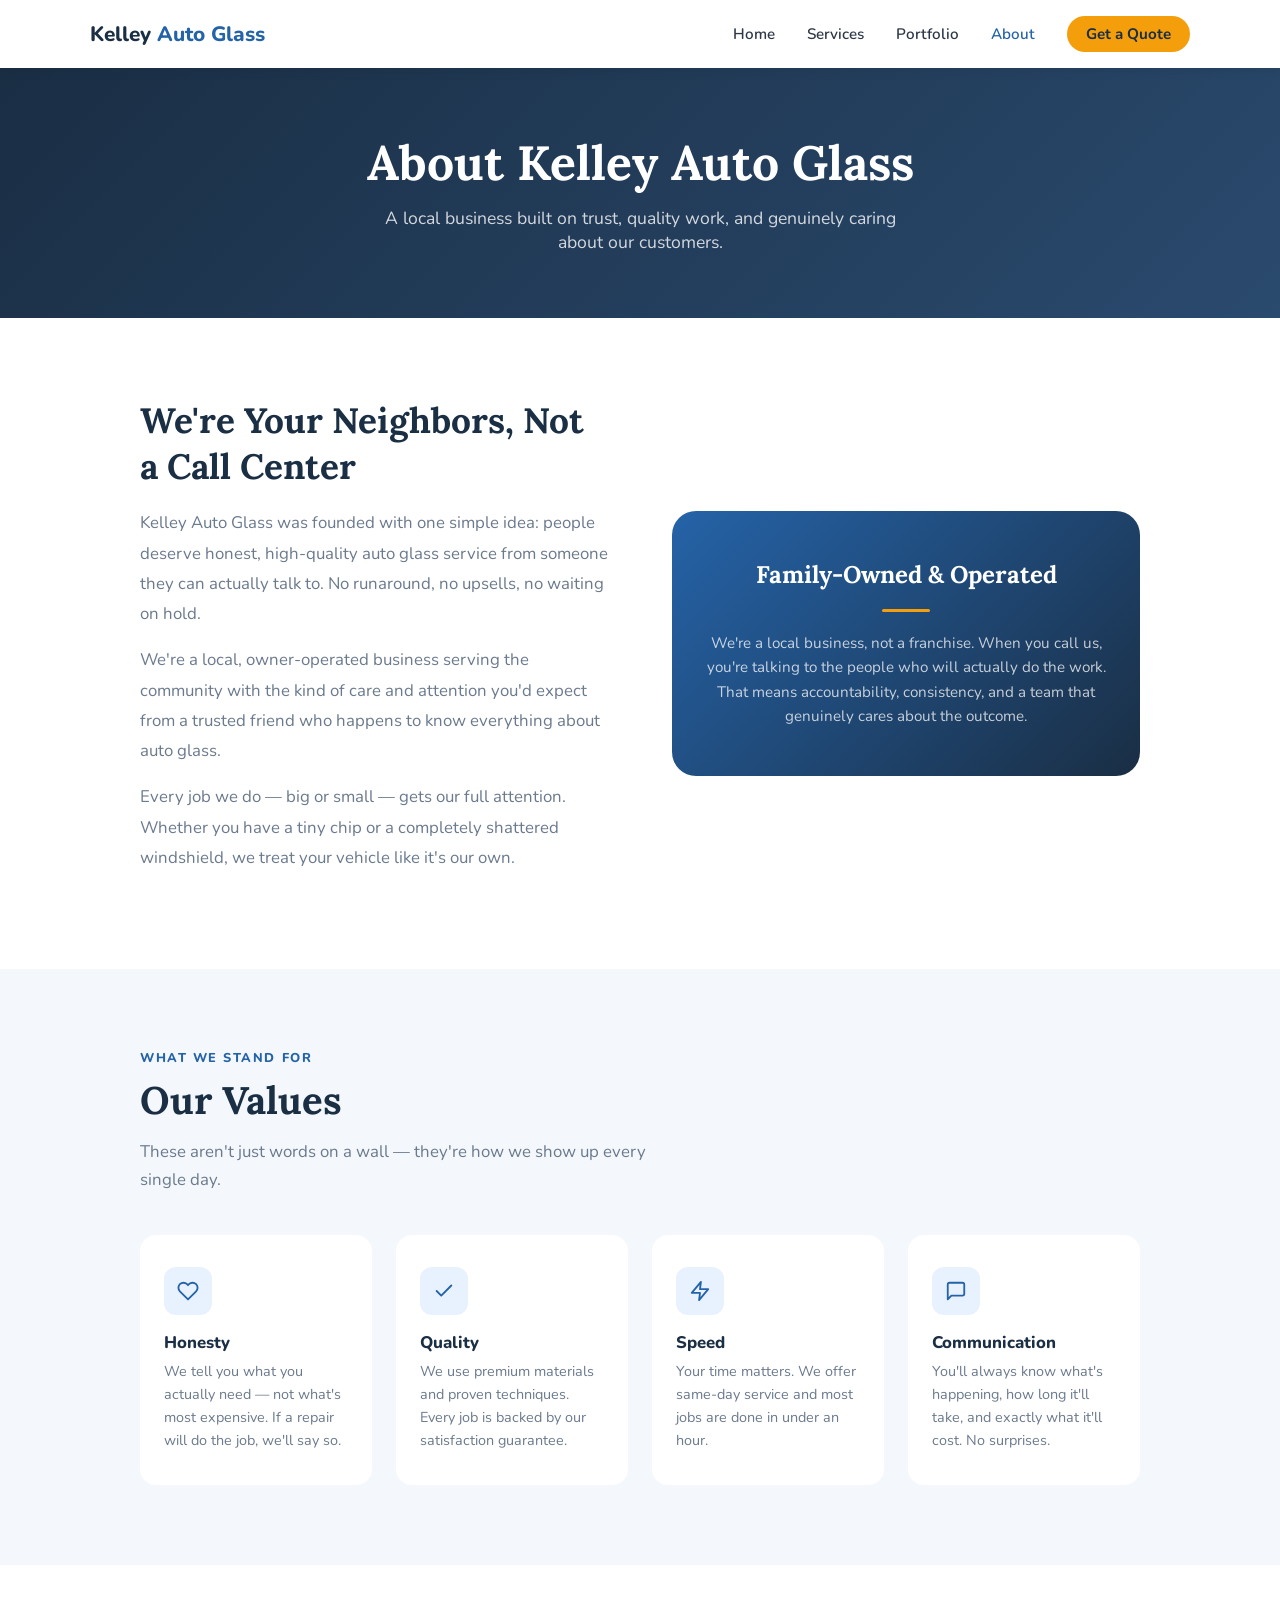
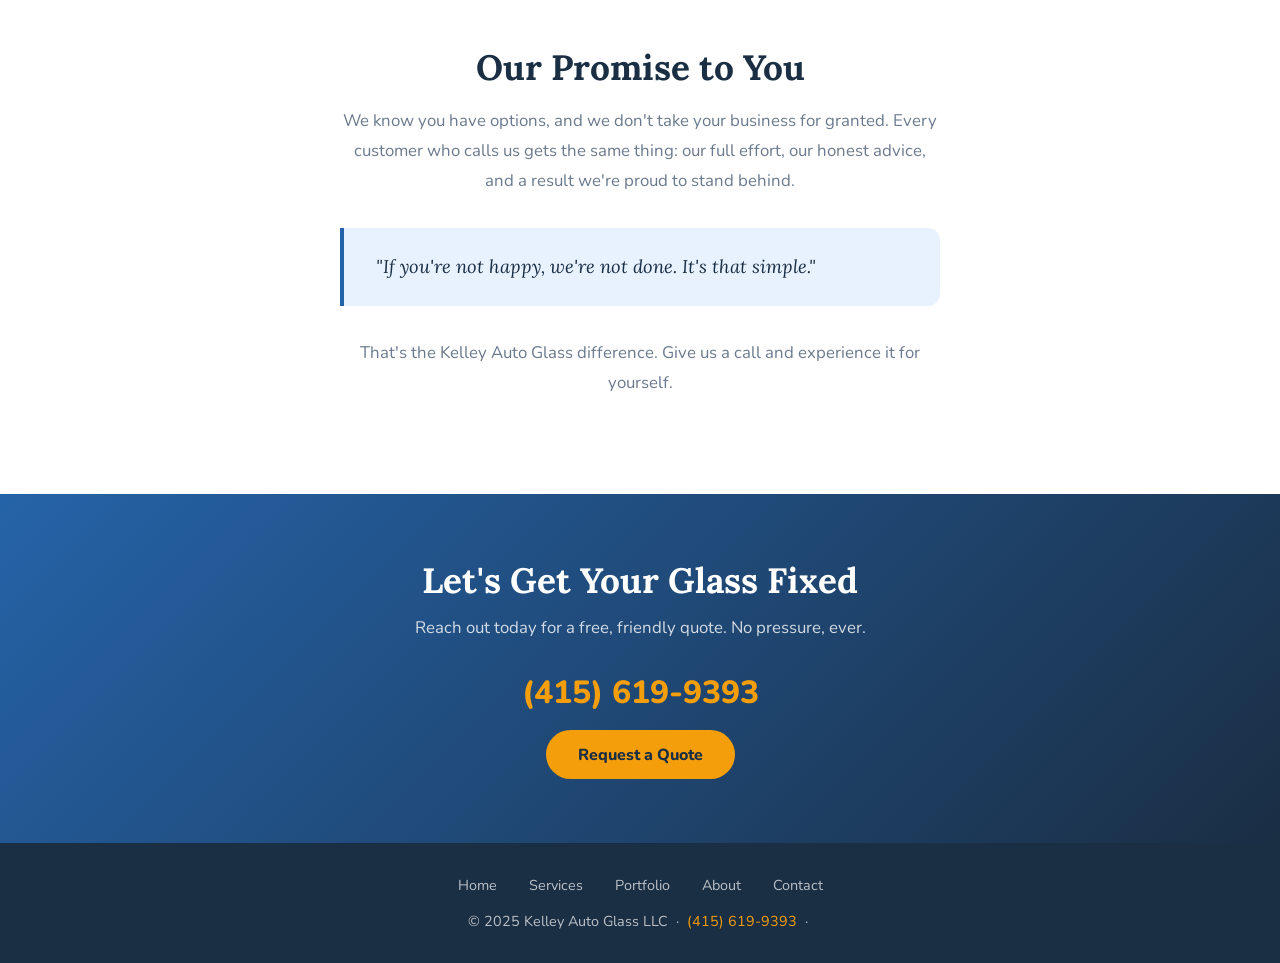
==== about.html @ a75246f0 "initial commit" ====
<!DOCTYPE html>
<html lang="en">
<head>
  <meta charset="UTF-8" />
  <meta name="viewport" content="width=device-width, initial-scale=1.0"/>
  <title>About | Kelley Auto Glass</title>
  <link rel="preconnect" href="https://fonts.googleapis.com">
  <link href="https://fonts.googleapis.com/css2?family=Nunito:wght@400;600;700;800&family=Lora:ital,wght@0,400;0,600;1,400&display=swap" rel="stylesheet">
  <style>
    *, *::before, *::after { box-sizing:border-box; margin:0; padding:0; }
    :root { --navy:#1a2e44; --blue:#2563a8; --sky:#e8f2ff; --amber:#f59e0b; --white:#fff; --gray:#f4f7fb; --text:#2d3748; --muted:#6b7a8d; }
    body { font-family:'Nunito',sans-serif; color:var(--text); background:var(--white); }
    nav { background:var(--white); box-shadow:0 2px 12px rgba(0,0,0,.08); position:sticky; top:0; z-index:100; padding:0 2rem; }
    .nav-inner { max-width:1100px; margin:0 auto; display:flex; align-items:center; justify-content:space-between; height:68px; }
    .logo { font-size:1.3rem; font-weight:800; color:var(--navy); text-decoration:none; }
    .logo span { color:var(--blue); }
    .nav-links { display:flex; gap:2rem; list-style:none; }
    .nav-links a { text-decoration:none; color:var(--text); font-weight:600; font-size:.95rem; transition:color .2s; }
    .nav-links a:hover,.nav-links a.active { color:var(--blue); }
    .nav-cta { background:var(--amber); color:var(--navy)!important; padding:.5rem 1.2rem; border-radius:50px; font-weight:700!important; transition:background .2s; }
    .nav-cta:hover { background:#d97706; }
    .page-hero { background:linear-gradient(135deg,var(--navy),#2a4a6e); color:white; padding:4rem 2rem; text-align:center; }
    .page-hero h1 { font-family:'Lora',serif; font-size:clamp(2rem,4vw,3rem); margin-bottom:.8rem; }
    .page-hero p { color:rgba(255,255,255,.8); font-size:1.1rem; max-width:520px; margin:0 auto; }
    section { padding:5rem 2rem; }
    .section-inner { max-width:1000px; margin:0 auto; }
    .section-label { font-size:.8rem; font-weight:800; letter-spacing:.12em; text-transform:uppercase; color:var(--blue); margin-bottom:.5rem; }
    .section-title { font-family:'Lora',serif; font-size:clamp(1.8rem,3.5vw,2.4rem); color:var(--navy); margin-bottom:.8rem; }
    .section-sub { color:var(--muted); font-size:1.05rem; line-height:1.7; max-width:520px; }
    .about-grid { display:grid; grid-template-columns:1fr 1fr; gap:4rem; align-items:center; }
    .about-text h2 { font-family:'Lora',serif; font-size:2.2rem; color:var(--navy); margin-bottom:1.2rem; line-height:1.3; }
    .about-text p { color:var(--muted); line-height:1.8; font-size:1.05rem; margin-bottom:1rem; }
    .about-visual { background:linear-gradient(135deg,var(--blue),var(--navy)); border-radius:24px; padding:3rem 2rem; color:white; text-align:center; }
    .about-visual h3 { font-family:'Lora',serif; font-size:1.5rem; margin-bottom:.5rem; }
    .about-visual p { color:rgba(255,255,255,.75); font-size:.95rem; line-height:1.6; }
    .about-divider { width:48px; height:3px; background:var(--amber); border-radius:2px; margin:1.2rem auto; }
    .values-bg { background:var(--gray); }
    .values-grid { display:grid; grid-template-columns:repeat(auto-fit,minmax(220px,1fr)); gap:1.5rem; margin-top:2.5rem; }
    .value-card { background:var(--white); border-radius:16px; padding:2rem 1.5rem; }
    .value-icon { width:48px; height:48px; background:var(--sky); border-radius:12px; display:flex; align-items:center; justify-content:center; margin-bottom:1rem; }
    .value-icon svg { width:22px; height:22px; stroke:var(--blue); fill:none; stroke-width:2; stroke-linecap:round; stroke-linejoin:round; }
    .value-card h3 { font-size:1.05rem; font-weight:800; color:var(--navy); margin-bottom:.4rem; }
    .value-card p { font-size:.9rem; color:var(--muted); line-height:1.6; }
    .promise-section { text-align:center; }
    .promise-section h2 { font-family:'Lora',serif; font-size:2.2rem; color:var(--navy); margin-bottom:1rem; }
    .promise-section p { color:var(--muted); max-width:600px; margin:0 auto 1rem; line-height:1.8; font-size:1.05rem; }
    .promise-quote { background:var(--sky); border-left:4px solid var(--blue); border-radius:0 12px 12px 0; padding:1.5rem 2rem; margin:2rem auto; max-width:600px; text-align:left; }
    .promise-quote p { font-family:'Lora',serif; font-size:1.15rem; font-style:italic; color:var(--navy); margin:0; line-height:1.6; }
    .btn-primary { background:var(--amber); color:var(--navy); padding:.85rem 2rem; border-radius:50px; font-weight:800; font-size:1rem; text-decoration:none; display:inline-block; }
    .cta-banner { background:linear-gradient(135deg,var(--blue),var(--navy)); color:white; text-align:center; padding:4rem 2rem; }
    .cta-banner h2 { font-family:'Lora',serif; font-size:2.2rem; margin-bottom:.8rem; }
    .cta-banner p { color:rgba(255,255,255,.8); margin-bottom:2rem; font-size:1.05rem; }
    .cta-phone { font-size:2rem; font-weight:800; color:var(--amber); text-decoration:none; display:block; margin-bottom:1rem; }
    footer { background:var(--navy); color:rgba(255,255,255,.7); text-align:center; padding:2rem; font-size:.9rem; }
    .footer-links { display:flex; justify-content:center; gap:2rem; margin-bottom:1rem; flex-wrap:wrap; }
    .footer-links a { color:rgba(255,255,255,.7); text-decoration:none; font-size:.9rem; }
    .footer-links a:hover { color:white; }
    footer a { color:var(--amber); text-decoration:none; }
    @media (max-width:768px) { .nav-links { display:none; } .about-grid { grid-template-columns:1fr; } .about-visual { order:-1; } }
  </style>
</head>
<body>

<nav>
  <div class="nav-inner">
    <a href="index.html" class="logo">Kelley <span>Auto Glass</span></a>
    <ul class="nav-links">
      <li><a href="index.html">Home</a></li>
      <li><a href="services.html">Services</a></li>
      <li><a href="portfolio.html">Portfolio</a></li>
      <li><a href="about.html" class="active">About</a></li>
      <li><a href="contact.html" class="nav-cta">Get a Quote</a></li>
    </ul>
  </div>
</nav>

<div class="page-hero">
  <h1>About Kelley Auto Glass</h1>
  <p>A local business built on trust, quality work, and genuinely caring about our customers.</p>
</div>

<section>
  <div class="section-inner">
    <div class="about-grid">
      <div class="about-text">
        <h2>We're Your Neighbors, Not a Call Center</h2>
        <p>Kelley Auto Glass was founded with one simple idea: people deserve honest, high-quality auto glass service from someone they can actually talk to. No runaround, no upsells, no waiting on hold.</p>
        <p>We're a local, owner-operated business serving the community with the kind of care and attention you'd expect from a trusted friend who happens to know everything about auto glass.</p>
        <p>Every job we do — big or small — gets our full attention. Whether you have a tiny chip or a completely shattered windshield, we treat your vehicle like it's our own.</p>
      </div>
      <div class="about-visual">
        <h3>Family-Owned &amp; Operated</h3>
        <div class="about-divider"></div>
        <p>We're a local business, not a franchise. When you call us, you're talking to the people who will actually do the work. That means accountability, consistency, and a team that genuinely cares about the outcome.</p>
      </div>
    </div>
  </div>
</section>

<section class="values-bg">
  <div class="section-inner">
    <div class="section-label">What We Stand For</div>
    <h2 class="section-title">Our Values</h2>
    <p class="section-sub">These aren't just words on a wall — they're how we show up every single day.</p>
    <div class="values-grid">
      <div class="value-card">
        <div class="value-icon"><svg viewBox="0 0 24 24"><path d="M20.84 4.61a5.5 5.5 0 0 0-7.78 0L12 5.67l-1.06-1.06a5.5 5.5 0 0 0-7.78 7.78l1.06 1.06L12 21.23l7.78-7.78 1.06-1.06a5.5 5.5 0 0 0 0-7.78z"/></svg></div>
        <h3>Honesty</h3>
        <p>We tell you what you actually need — not what's most expensive. If a repair will do the job, we'll say so.</p>
      </div>
      <div class="value-card">
        <div class="value-icon"><svg viewBox="0 0 24 24"><polyline points="20 6 9 17 4 12"/></svg></div>
        <h3>Quality</h3>
        <p>We use premium materials and proven techniques. Every job is backed by our satisfaction guarantee.</p>
      </div>
      <div class="value-card">
        <div class="value-icon"><svg viewBox="0 0 24 24"><path d="M13 2L3 14h9l-1 8 10-12h-9l1-8z"/></svg></div>
        <h3>Speed</h3>
        <p>Your time matters. We offer same-day service and most jobs are done in under an hour.</p>
      </div>
      <div class="value-card">
        <div class="value-icon"><svg viewBox="0 0 24 24"><path d="M21 15a2 2 0 0 1-2 2H7l-4 4V5a2 2 0 0 1 2-2h14a2 2 0 0 1 2 2z"/></svg></div>
        <h3>Communication</h3>
        <p>You'll always know what's happening, how long it'll take, and exactly what it'll cost. No surprises.</p>
      </div>
    </div>
  </div>
</section>

<section class="promise-section">
  <div class="section-inner">
    <h2>Our Promise to You</h2>
    <p>We know you have options, and we don't take your business for granted. Every customer who calls us gets the same thing: our full effort, our honest advice, and a result we're proud to stand behind.</p>
    <div class="promise-quote">
      <p>"If you're not happy, we're not done. It's that simple."</p>
    </div>
    <p>That's the Kelley Auto Glass difference. Give us a call and experience it for yourself.</p>
  </div>
</section>

<div class="cta-banner">
  <h2>Let's Get Your Glass Fixed</h2>
  <p>Reach out today for a free, friendly quote. No pressure, ever.</p>
  <a href="tel:4156199393" class="cta-phone">(415) 619-9393</a>
  <a href="contact.html" class="btn-primary">Request a Quote</a>
</div>

<footer>
  <div class="footer-links">
    <a href="index.html">Home</a>
    <a href="services.html">Services</a>
    <a href="portfolio.html">Portfolio</a>
    <a href="about.html">About</a>
    <a href="contact.html">Contact</a>
  </div>
  <p>© 2025 Kelley Auto Glass LLC &nbsp;&middot;&nbsp; <a href="tel:4156199393">(415) 619-9393</a> &nbsp;&middot;&nbsp; <a href="/cdn-cgi/l/email-protection#9ef5fbf2f2fbe7edffebeaf1f9f2ffededf2f2fddef9f3fff7f2b0fdf1f3"><span class="
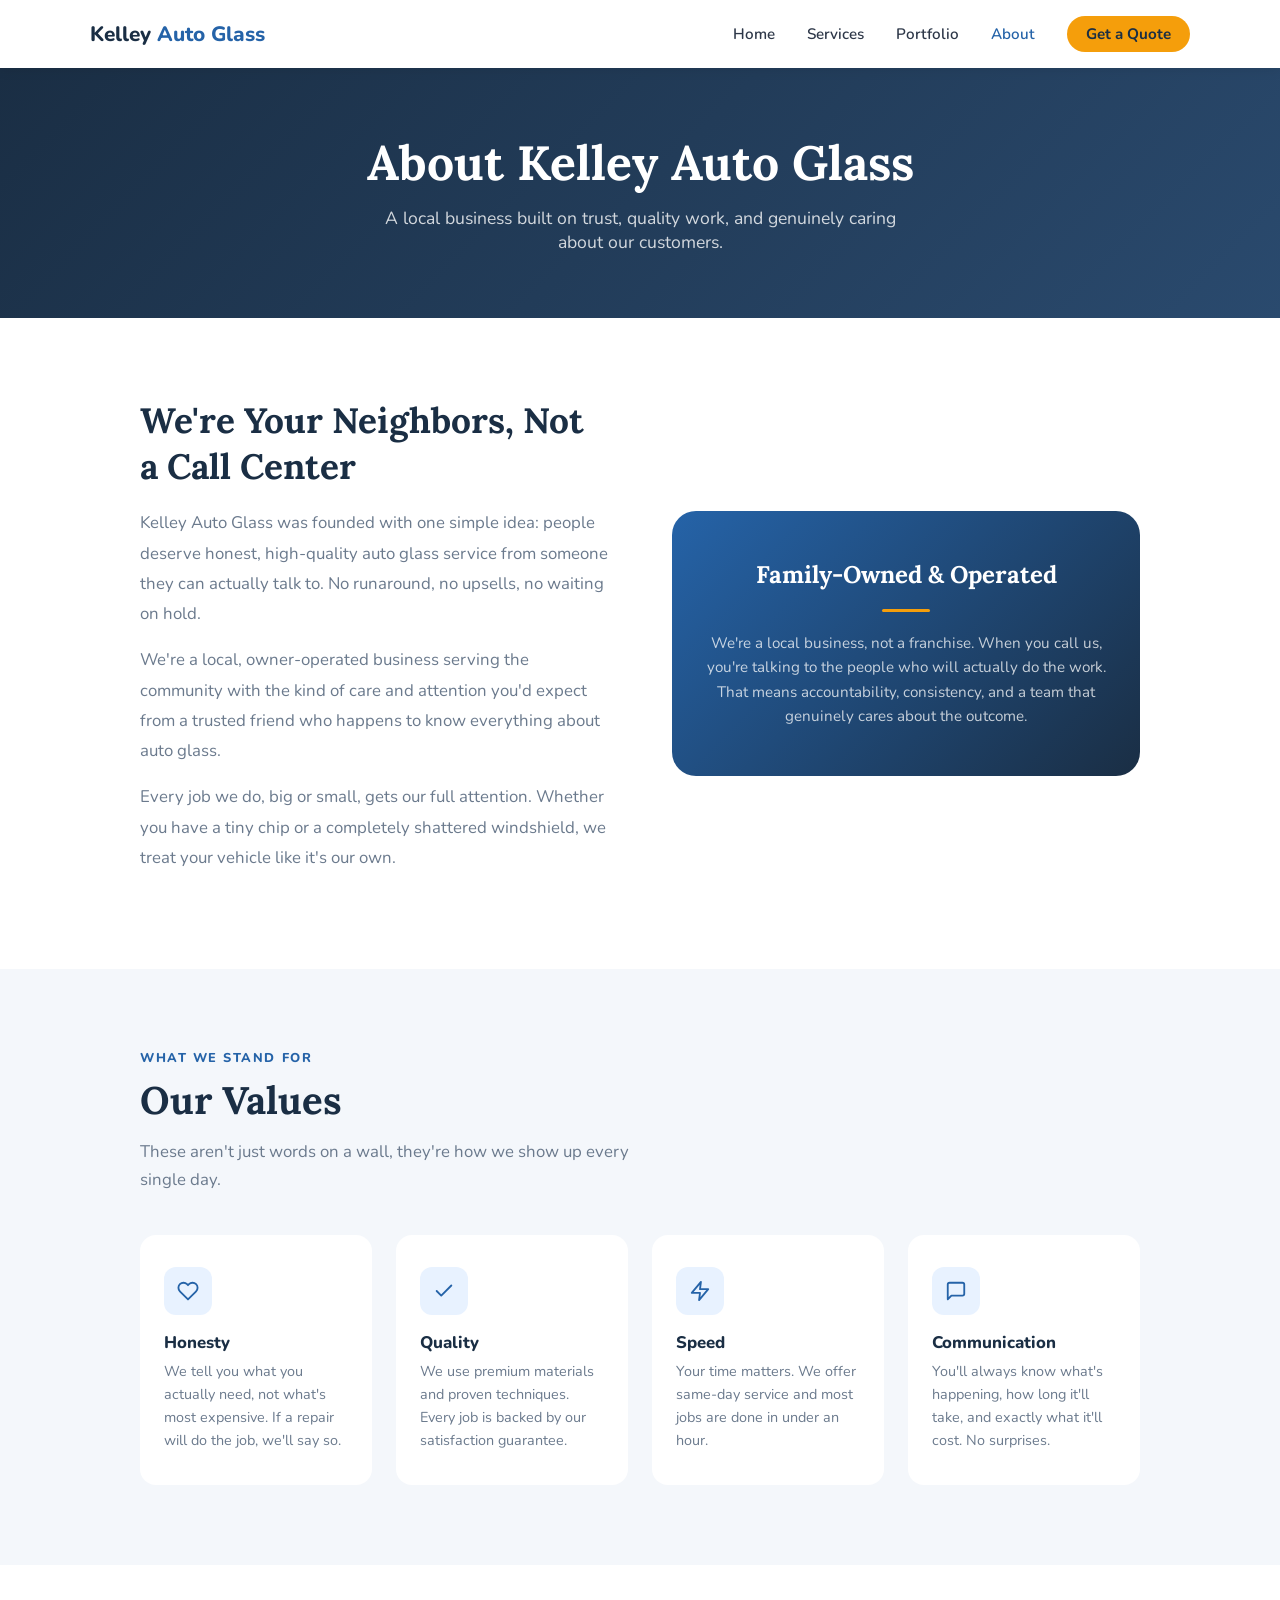
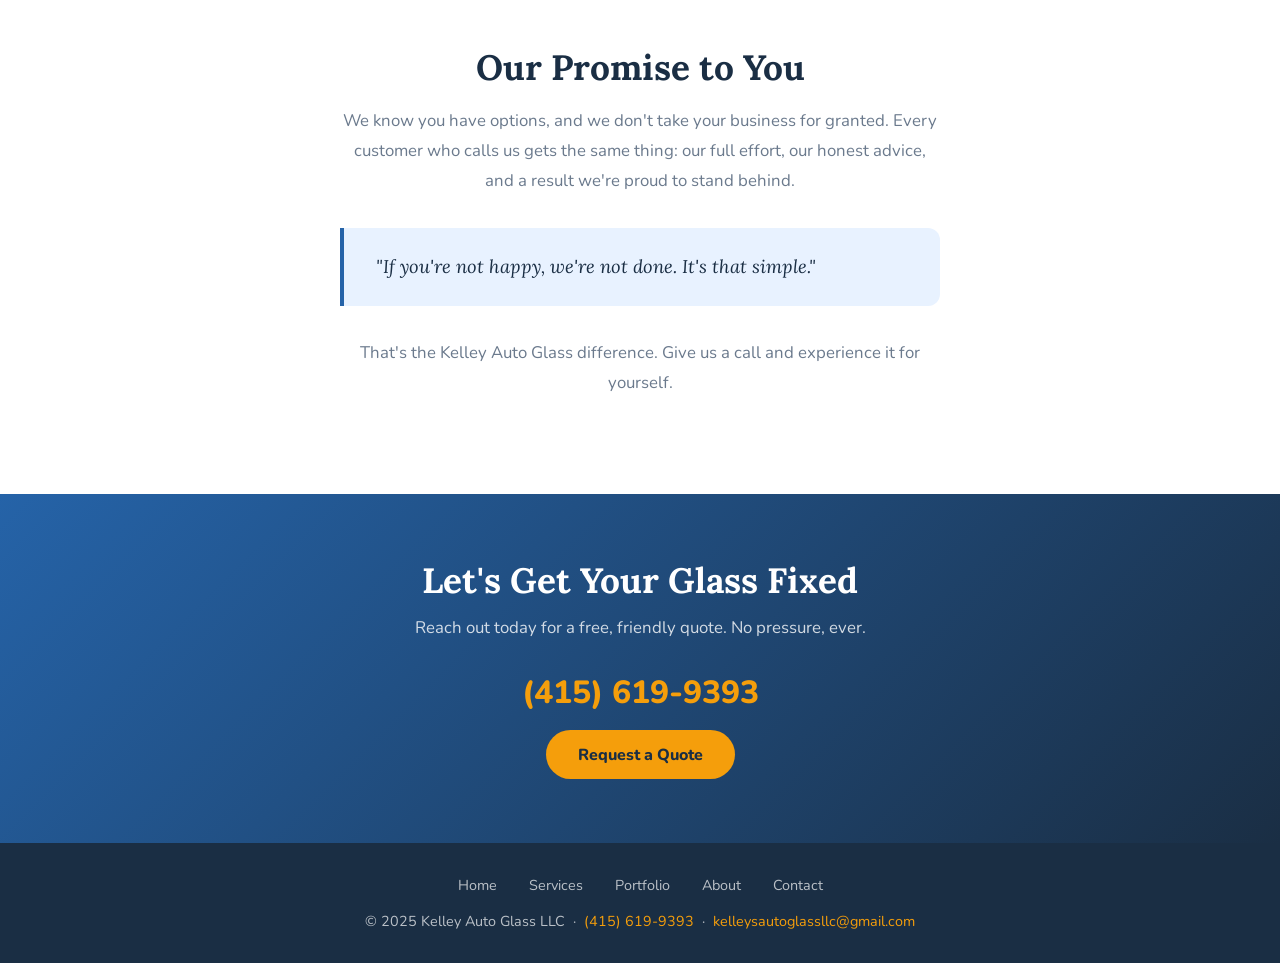
==== commit 0aa246ac: "update" ====
--- a/about.html
+++ b/about.html
@@ -86,7 +86,7 @@
         <h2>We're Your Neighbors, Not a Call Center</h2>
         <p>Kelley Auto Glass was founded with one simple idea: people deserve honest, high-quality auto glass service from someone they can actually talk to. No runaround, no upsells, no waiting on hold.</p>
         <p>We're a local, owner-operated business serving the community with the kind of care and attention you'd expect from a trusted friend who happens to know everything about auto glass.</p>
-        <p>Every job we do — big or small — gets our full attention. Whether you have a tiny chip or a completely shattered windshield, we treat your vehicle like it's our own.</p>
+        <p>Every job we do, big or small, gets our full attention. Whether you have a tiny chip or a completely shattered windshield, we treat your vehicle like it's our own.</p>
       </div>
       <div class="about-visual">
         <h3>Family-Owned &amp; Operated</h3>
@@ -101,12 +101,12 @@
   <div class="section-inner">
     <div class="section-label">What We Stand For</div>
     <h2 class="section-title">Our Values</h2>
-    <p class="section-sub">These aren't just words on a wall — they're how we show up every single day.</p>
+    <p class="section-sub">These aren't just words on a wall, they're how we show up every single day.</p>
     <div class="values-grid">
       <div class="value-card">
         <div class="value-icon"><svg viewBox="0 0 24 24"><path d="M20.84 4.61a5.5 5.5 0 0 0-7.78 0L12 5.67l-1.06-1.06a5.5 5.5 0 0 0-7.78 7.78l1.06 1.06L12 21.23l7.78-7.78 1.06-1.06a5.5 5.5 0 0 0 0-7.78z"/></svg></div>
         <h3>Honesty</h3>
-        <p>We tell you what you actually need — not what's most expensive. If a repair will do the job, we'll say so.</p>
+        <p>We tell you what you actually need, not what's most expensive. If a repair will do the job, we'll say so.</p>
       </div>
       <div class="value-card">
         <div class="value-icon"><svg viewBox="0 0 24 24"><polyline points="20 6 9 17 4 12"/></svg></div>
@@ -153,4 +153,8 @@
     <a href="about.html">About</a>
     <a href="contact.html">Contact</a>
   </div>
-  <p>© 2025 Kelley Auto Glass LLC &nbsp;&middot;&nbsp; <a href="tel:4156199393">(415) 619-9393</a> &nbsp;&middot;&nbsp; <a href="/cdn-cgi/l/email-protection#9ef5fbf2f2fbe7edffebeaf1f9f2ffededf2f2fddef9f3fff7f2b0fdf1f3"><span class="+  <p>© 2025 Kelley Auto Glass LLC &nbsp;&middot;&nbsp; <a href="tel:4156199393">(415) 619-9393</a> &nbsp;&middot;&nbsp; <a href="mailto:kelleysautoglassllc@gmail.com">kelleysautoglassllc@gmail.com</a></p>
+</footer>
+
+</body>
+</html>
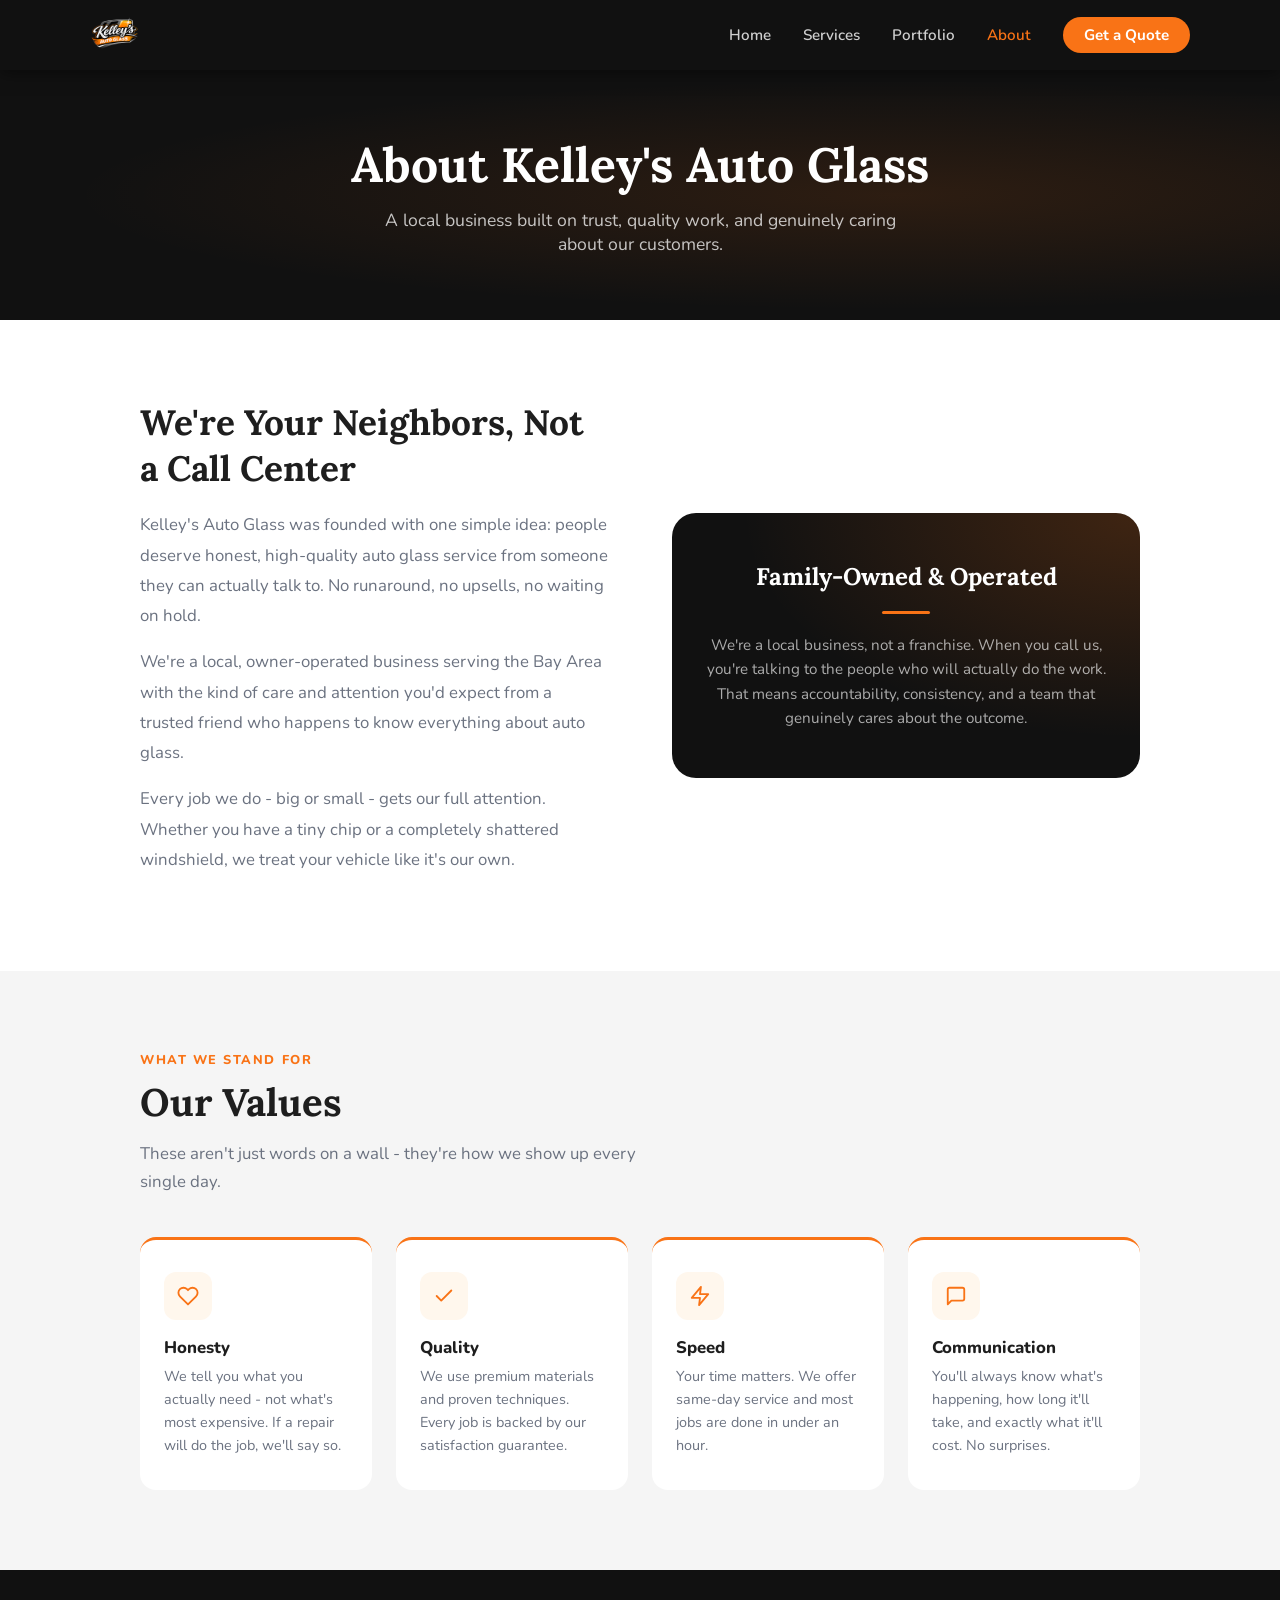
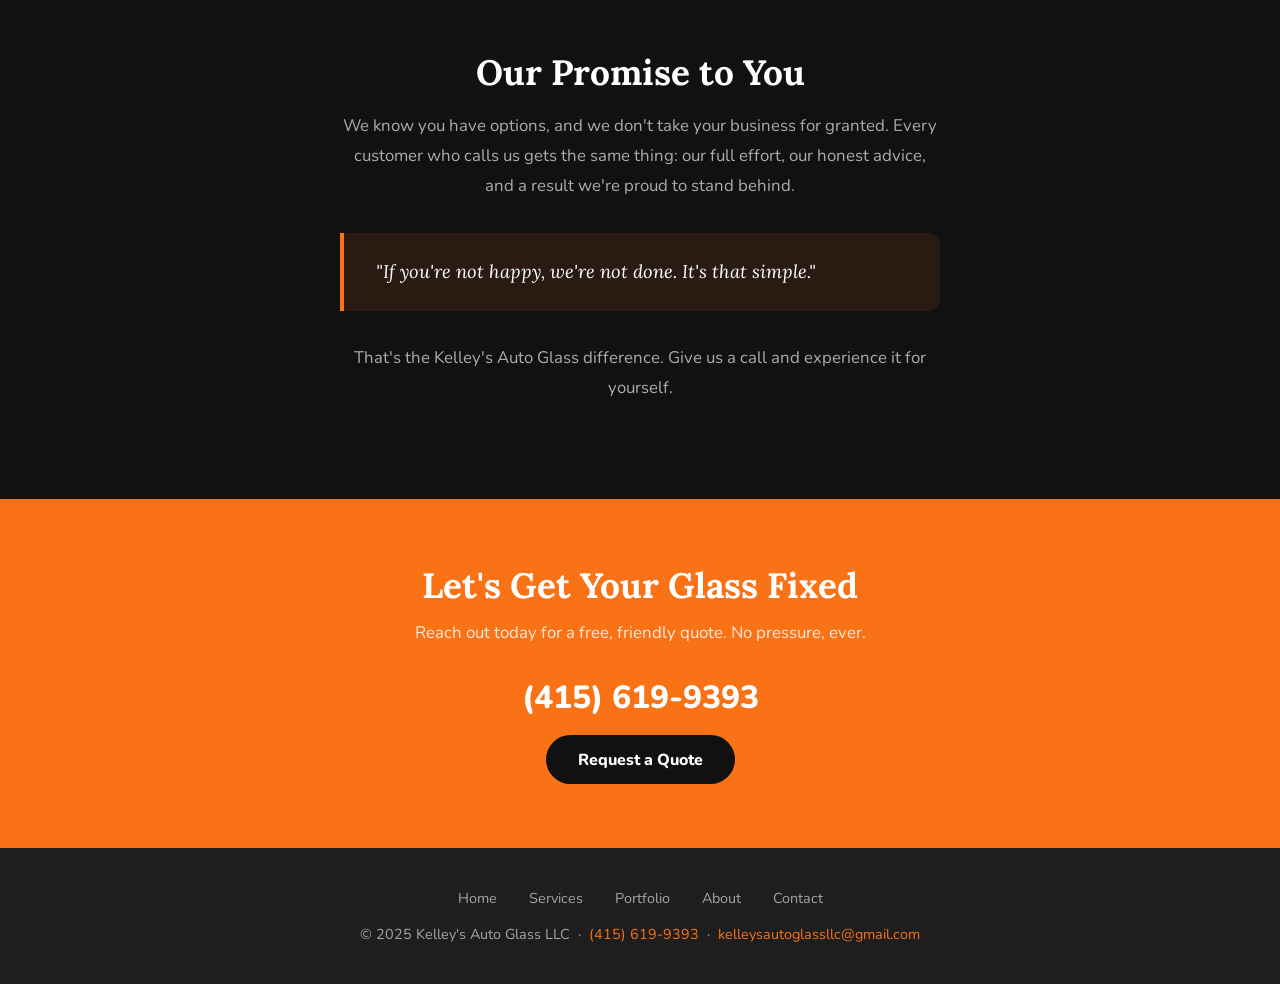
==== commit d3dd4528: "color and logo update" ====
--- a/about.html
+++ b/about.html
@@ -3,59 +3,66 @@
 <head>
   <meta charset="UTF-8" />
   <meta name="viewport" content="width=device-width, initial-scale=1.0"/>
-  <title>About | Kelley Auto Glass</title>
+  <title>About | Kelley's Auto Glass</title>
   <link rel="preconnect" href="https://fonts.googleapis.com">
   <link href="https://fonts.googleapis.com/css2?family=Nunito:wght@400;600;700;800&family=Lora:ital,wght@0,400;0,600;1,400&display=swap" rel="stylesheet">
   <style>
     *, *::before, *::after { box-sizing:border-box; margin:0; padding:0; }
-    :root { --navy:#1a2e44; --blue:#2563a8; --sky:#e8f2ff; --amber:#f59e0b; --white:#fff; --gray:#f4f7fb; --text:#2d3748; --muted:#6b7a8d; }
+    :root { --orange:#f97316; --orange-dark:#ea6c0a; --orange-light:#fff7ed; --black:#111; --charcoal:#1e1e1e; --white:#fff; --gray:#f5f5f5; --text:#1e1e1e; --muted:#6b7280; }
     body { font-family:'Nunito',sans-serif; color:var(--text); background:var(--white); }
-    nav { background:var(--white); box-shadow:0 2px 12px rgba(0,0,0,.08); position:sticky; top:0; z-index:100; padding:0 2rem; }
-    .nav-inner { max-width:1100px; margin:0 auto; display:flex; align-items:center; justify-content:space-between; height:68px; }
-    .logo { font-size:1.3rem; font-weight:800; color:var(--navy); text-decoration:none; }
-    .logo span { color:var(--blue); }
+    nav { background:var(--black); position:sticky; top:0; z-index:100; padding:0 2rem; box-shadow:0 2px 16px rgba(0,0,0,.5); }
+    .nav-inner { max-width:1100px; margin:0 auto; display:flex; align-items:center; justify-content:space-between; height:70px; }
+    .nav-logo { height:50px; width:auto; display:block; }
     .nav-links { display:flex; gap:2rem; list-style:none; }
-    .nav-links a { text-decoration:none; color:var(--text); font-weight:600; font-size:.95rem; transition:color .2s; }
-    .nav-links a:hover,.nav-links a.active { color:var(--blue); }
-    .nav-cta { background:var(--amber); color:var(--navy)!important; padding:.5rem 1.2rem; border-radius:50px; font-weight:700!important; transition:background .2s; }
-    .nav-cta:hover { background:#d97706; }
-    .page-hero { background:linear-gradient(135deg,var(--navy),#2a4a6e); color:white; padding:4rem 2rem; text-align:center; }
-    .page-hero h1 { font-family:'Lora',serif; font-size:clamp(2rem,4vw,3rem); margin-bottom:.8rem; }
-    .page-hero p { color:rgba(255,255,255,.8); font-size:1.1rem; max-width:520px; margin:0 auto; }
+    .nav-links a { text-decoration:none; color:rgba(255,255,255,.8); font-weight:600; font-size:.95rem; transition:color .2s; }
+    .nav-links a:hover,.nav-links a.active { color:var(--orange); }
+    .nav-cta { background:var(--orange)!important; color:var(--white)!important; padding:.5rem 1.3rem; border-radius:50px; font-weight:700!important; }
+    .nav-cta:hover { background:var(--orange-dark)!important; }
+    .page-hero { background:var(--black); color:white; padding:4rem 2rem; text-align:center; position:relative; overflow:hidden; }
+    .page-hero::before { content:''; position:absolute; inset:0; background:radial-gradient(ellipse at 70% 50%,rgba(249,115,22,.12) 0%,transparent 65%); pointer-events:none; }
+    .page-hero h1 { font-family:'Lora',serif; font-size:clamp(2rem,4vw,3rem); margin-bottom:.8rem; position:relative; }
+    .page-hero p { color:rgba(255,255,255,.75); font-size:1.1rem; max-width:520px; margin:0 auto; position:relative; }
     section { padding:5rem 2rem; }
     .section-inner { max-width:1000px; margin:0 auto; }
-    .section-label { font-size:.8rem; font-weight:800; letter-spacing:.12em; text-transform:uppercase; color:var(--blue); margin-bottom:.5rem; }
-    .section-title { font-family:'Lora',serif; font-size:clamp(1.8rem,3.5vw,2.4rem); color:var(--navy); margin-bottom:.8rem; }
+    .section-label { font-size:.8rem; font-weight:800; letter-spacing:.12em; text-transform:uppercase; color:var(--orange); margin-bottom:.5rem; }
+    .section-title { font-family:'Lora',serif; font-size:clamp(1.8rem,3.5vw,2.4rem); color:var(--text); margin-bottom:.8rem; }
     .section-sub { color:var(--muted); font-size:1.05rem; line-height:1.7; max-width:520px; }
+    .btn-primary { background:var(--orange); color:var(--white); padding:.85rem 2rem; border-radius:50px; font-weight:800; font-size:1rem; text-decoration:none; display:inline-block; transition:background .2s; }
+    .btn-primary:hover { background:var(--orange-dark); }
+    .btn-dark { background:var(--black); color:var(--white); padding:.85rem 2rem; border-radius:50px; font-weight:800; font-size:1rem; text-decoration:none; display:inline-block; }
+
     .about-grid { display:grid; grid-template-columns:1fr 1fr; gap:4rem; align-items:center; }
-    .about-text h2 { font-family:'Lora',serif; font-size:2.2rem; color:var(--navy); margin-bottom:1.2rem; line-height:1.3; }
+    .about-text h2 { font-family:'Lora',serif; font-size:2.2rem; color:var(--text); margin-bottom:1.2rem; line-height:1.3; }
     .about-text p { color:var(--muted); line-height:1.8; font-size:1.05rem; margin-bottom:1rem; }
-    .about-visual { background:linear-gradient(135deg,var(--blue),var(--navy)); border-radius:24px; padding:3rem 2rem; color:white; text-align:center; }
-    .about-visual h3 { font-family:'Lora',serif; font-size:1.5rem; margin-bottom:.5rem; }
-    .about-visual p { color:rgba(255,255,255,.75); font-size:.95rem; line-height:1.6; }
-    .about-divider { width:48px; height:3px; background:var(--amber); border-radius:2px; margin:1.2rem auto; }
+    .about-visual { background:var(--black); border-radius:24px; padding:3rem 2rem; color:white; text-align:center; position:relative; overflow:hidden; }
+    .about-visual::before { content:''; position:absolute; inset:0; background:radial-gradient(ellipse at top right,rgba(249,115,22,.2) 0%,transparent 60%); }
+    .about-visual h3 { font-family:'Lora',serif; font-size:1.5rem; margin-bottom:.5rem; position:relative; }
+    .about-visual p { color:rgba(255,255,255,.65); font-size:.95rem; line-height:1.6; position:relative; }
+    .about-divider { width:48px; height:3px; background:var(--orange); border-radius:2px; margin:1.2rem auto; position:relative; }
+
     .values-bg { background:var(--gray); }
     .values-grid { display:grid; grid-template-columns:repeat(auto-fit,minmax(220px,1fr)); gap:1.5rem; margin-top:2.5rem; }
-    .value-card { background:var(--white); border-radius:16px; padding:2rem 1.5rem; }
-    .value-icon { width:48px; height:48px; background:var(--sky); border-radius:12px; display:flex; align-items:center; justify-content:center; margin-bottom:1rem; }
-    .value-icon svg { width:22px; height:22px; stroke:var(--blue); fill:none; stroke-width:2; stroke-linecap:round; stroke-linejoin:round; }
-    .value-card h3 { font-size:1.05rem; font-weight:800; color:var(--navy); margin-bottom:.4rem; }
+    .value-card { background:var(--white); border-radius:16px; padding:2rem 1.5rem; border-top:3px solid var(--orange); }
+    .value-icon { width:48px; height:48px; background:var(--orange-light); border-radius:12px; display:flex; align-items:center; justify-content:center; margin-bottom:1rem; }
+    .value-icon svg { width:22px; height:22px; stroke:var(--orange); fill:none; stroke-width:2; stroke-linecap:round; stroke-linejoin:round; }
+    .value-card h3 { font-size:1.05rem; font-weight:800; color:var(--text); margin-bottom:.4rem; }
     .value-card p { font-size:.9rem; color:var(--muted); line-height:1.6; }
-    .promise-section { text-align:center; }
-    .promise-section h2 { font-family:'Lora',serif; font-size:2.2rem; color:var(--navy); margin-bottom:1rem; }
-    .promise-section p { color:var(--muted); max-width:600px; margin:0 auto 1rem; line-height:1.8; font-size:1.05rem; }
-    .promise-quote { background:var(--sky); border-left:4px solid var(--blue); border-radius:0 12px 12px 0; padding:1.5rem 2rem; margin:2rem auto; max-width:600px; text-align:left; }
-    .promise-quote p { font-family:'Lora',serif; font-size:1.15rem; font-style:italic; color:var(--navy); margin:0; line-height:1.6; }
-    .btn-primary { background:var(--amber); color:var(--navy); padding:.85rem 2rem; border-radius:50px; font-weight:800; font-size:1rem; text-decoration:none; display:inline-block; }
-    .cta-banner { background:linear-gradient(135deg,var(--blue),var(--navy)); color:white; text-align:center; padding:4rem 2rem; }
+
+    .promise-section { text-align:center; background:var(--black); color:white; }
+    .promise-section h2 { font-family:'Lora',serif; font-size:2.2rem; color:var(--white); margin-bottom:1rem; }
+    .promise-section p { color:rgba(255,255,255,.65); max-width:600px; margin:0 auto 1rem; line-height:1.8; font-size:1.05rem; }
+    .promise-quote { background:rgba(249,115,22,.1); border-left:4px solid var(--orange); border-radius:0 12px 12px 0; padding:1.5rem 2rem; margin:2rem auto; max-width:600px; text-align:left; }
+    .promise-quote p { font-family:'Lora',serif; font-size:1.15rem; font-style:italic; color:var(--white); margin:0; line-height:1.6; }
+
+    .cta-banner { background:var(--orange); color:white; text-align:center; padding:4rem 2rem; }
     .cta-banner h2 { font-family:'Lora',serif; font-size:2.2rem; margin-bottom:.8rem; }
-    .cta-banner p { color:rgba(255,255,255,.8); margin-bottom:2rem; font-size:1.05rem; }
-    .cta-phone { font-size:2rem; font-weight:800; color:var(--amber); text-decoration:none; display:block; margin-bottom:1rem; }
-    footer { background:var(--navy); color:rgba(255,255,255,.7); text-align:center; padding:2rem; font-size:.9rem; }
+    .cta-banner p { color:rgba(255,255,255,.85); margin-bottom:2rem; font-size:1.05rem; }
+    .cta-phone { font-size:2rem; font-weight:800; color:var(--white); text-decoration:none; display:block; margin-bottom:1rem; }
+    footer { background:var(--charcoal); color:rgba(255,255,255,.6); text-align:center; padding:2.5rem 2rem; font-size:.9rem; }
     .footer-links { display:flex; justify-content:center; gap:2rem; margin-bottom:1rem; flex-wrap:wrap; }
-    .footer-links a { color:rgba(255,255,255,.7); text-decoration:none; font-size:.9rem; }
-    .footer-links a:hover { color:white; }
-    footer a { color:var(--amber); text-decoration:none; }
+    .footer-links a { color:rgba(255,255,255,.6); text-decoration:none; transition:color .2s; }
+    .footer-links a:hover { color:var(--orange); }
+    footer a { color:var(--orange); text-decoration:none; }
     @media (max-width:768px) { .nav-links { display:none; } .about-grid { grid-template-columns:1fr; } .about-visual { order:-1; } }
   </style>
 </head>
@@ -63,7 +70,7 @@
 
 <nav>
   <div class="nav-inner">
-    <a href="index.html" class="logo">Kelley <span>Auto Glass</span></a>
+    <a href="index.html"><img src="logo.png" alt="Kelley's Auto Glass" class="nav-logo"></a>
     <ul class="nav-links">
       <li><a href="index.html">Home</a></li>
       <li><a href="services.html">Services</a></li>
@@ -75,7 +82,7 @@
 </nav>
 
 <div class="page-hero">
-  <h1>About Kelley Auto Glass</h1>
+  <h1>About Kelley's Auto Glass</h1>
   <p>A local business built on trust, quality work, and genuinely caring about our customers.</p>
 </div>
 
@@ -84,9 +91,9 @@
     <div class="about-grid">
       <div class="about-text">
         <h2>We're Your Neighbors, Not a Call Center</h2>
-        <p>Kelley Auto Glass was founded with one simple idea: people deserve honest, high-quality auto glass service from someone they can actually talk to. No runaround, no upsells, no waiting on hold.</p>
-        <p>We're a local, owner-operated business serving the community with the kind of care and attention you'd expect from a trusted friend who happens to know everything about auto glass.</p>
-        <p>Every job we do, big or small, gets our full attention. Whether you have a tiny chip or a completely shattered windshield, we treat your vehicle like it's our own.</p>
+        <p>Kelley's Auto Glass was founded with one simple idea: people deserve honest, high-quality auto glass service from someone they can actually talk to. No runaround, no upsells, no waiting on hold.</p>
+        <p>We're a local, owner-operated business serving the Bay Area with the kind of care and attention you'd expect from a trusted friend who happens to know everything about auto glass.</p>
+        <p>Every job we do - big or small - gets our full attention. Whether you have a tiny chip or a completely shattered windshield, we treat your vehicle like it's our own.</p>
       </div>
       <div class="about-visual">
         <h3>Family-Owned &amp; Operated</h3>
@@ -101,12 +108,12 @@
   <div class="section-inner">
     <div class="section-label">What We Stand For</div>
     <h2 class="section-title">Our Values</h2>
-    <p class="section-sub">These aren't just words on a wall, they're how we show up every single day.</p>
+    <p class="section-sub">These aren't just words on a wall - they're how we show up every single day.</p>
     <div class="values-grid">
       <div class="value-card">
         <div class="value-icon"><svg viewBox="0 0 24 24"><path d="M20.84 4.61a5.5 5.5 0 0 0-7.78 0L12 5.67l-1.06-1.06a5.5 5.5 0 0 0-7.78 7.78l1.06 1.06L12 21.23l7.78-7.78 1.06-1.06a5.5 5.5 0 0 0 0-7.78z"/></svg></div>
         <h3>Honesty</h3>
-        <p>We tell you what you actually need, not what's most expensive. If a repair will do the job, we'll say so.</p>
+        <p>We tell you what you actually need - not what's most expensive. If a repair will do the job, we'll say so.</p>
       </div>
       <div class="value-card">
         <div class="value-icon"><svg viewBox="0 0 24 24"><polyline points="20 6 9 17 4 12"/></svg></div>
@@ -134,7 +141,7 @@
     <div class="promise-quote">
       <p>"If you're not happy, we're not done. It's that simple."</p>
     </div>
-    <p>That's the Kelley Auto Glass difference. Give us a call and experience it for yourself.</p>
+    <p>That's the Kelley's Auto Glass difference. Give us a call and experience it for yourself.</p>
   </div>
 </section>
 
@@ -142,7 +149,7 @@
   <h2>Let's Get Your Glass Fixed</h2>
   <p>Reach out today for a free, friendly quote. No pressure, ever.</p>
   <a href="tel:4156199393" class="cta-phone">(415) 619-9393</a>
-  <a href="contact.html" class="btn-primary">Request a Quote</a>
+  <a href="contact.html" class="btn-dark">Request a Quote</a>
 </div>
 
 <footer>
@@ -153,7 +160,7 @@
     <a href="about.html">About</a>
     <a href="contact.html">Contact</a>
   </div>
-  <p>© 2025 Kelley Auto Glass LLC &nbsp;&middot;&nbsp; <a href="tel:4156199393">(415) 619-9393</a> &nbsp;&middot;&nbsp; <a href="mailto:kelleysautoglassllc@gmail.com">kelleysautoglassllc@gmail.com</a></p>
+  <p>© 2025 Kelley's Auto Glass LLC &nbsp;&middot;&nbsp; <a href="tel:4156199393">(415) 619-9393</a> &nbsp;&middot;&nbsp; <a href="mailto:kelleysautoglassllc@gmail.com">kelleysautoglassllc@gmail.com</a></p>
 </footer>
 
 </body>
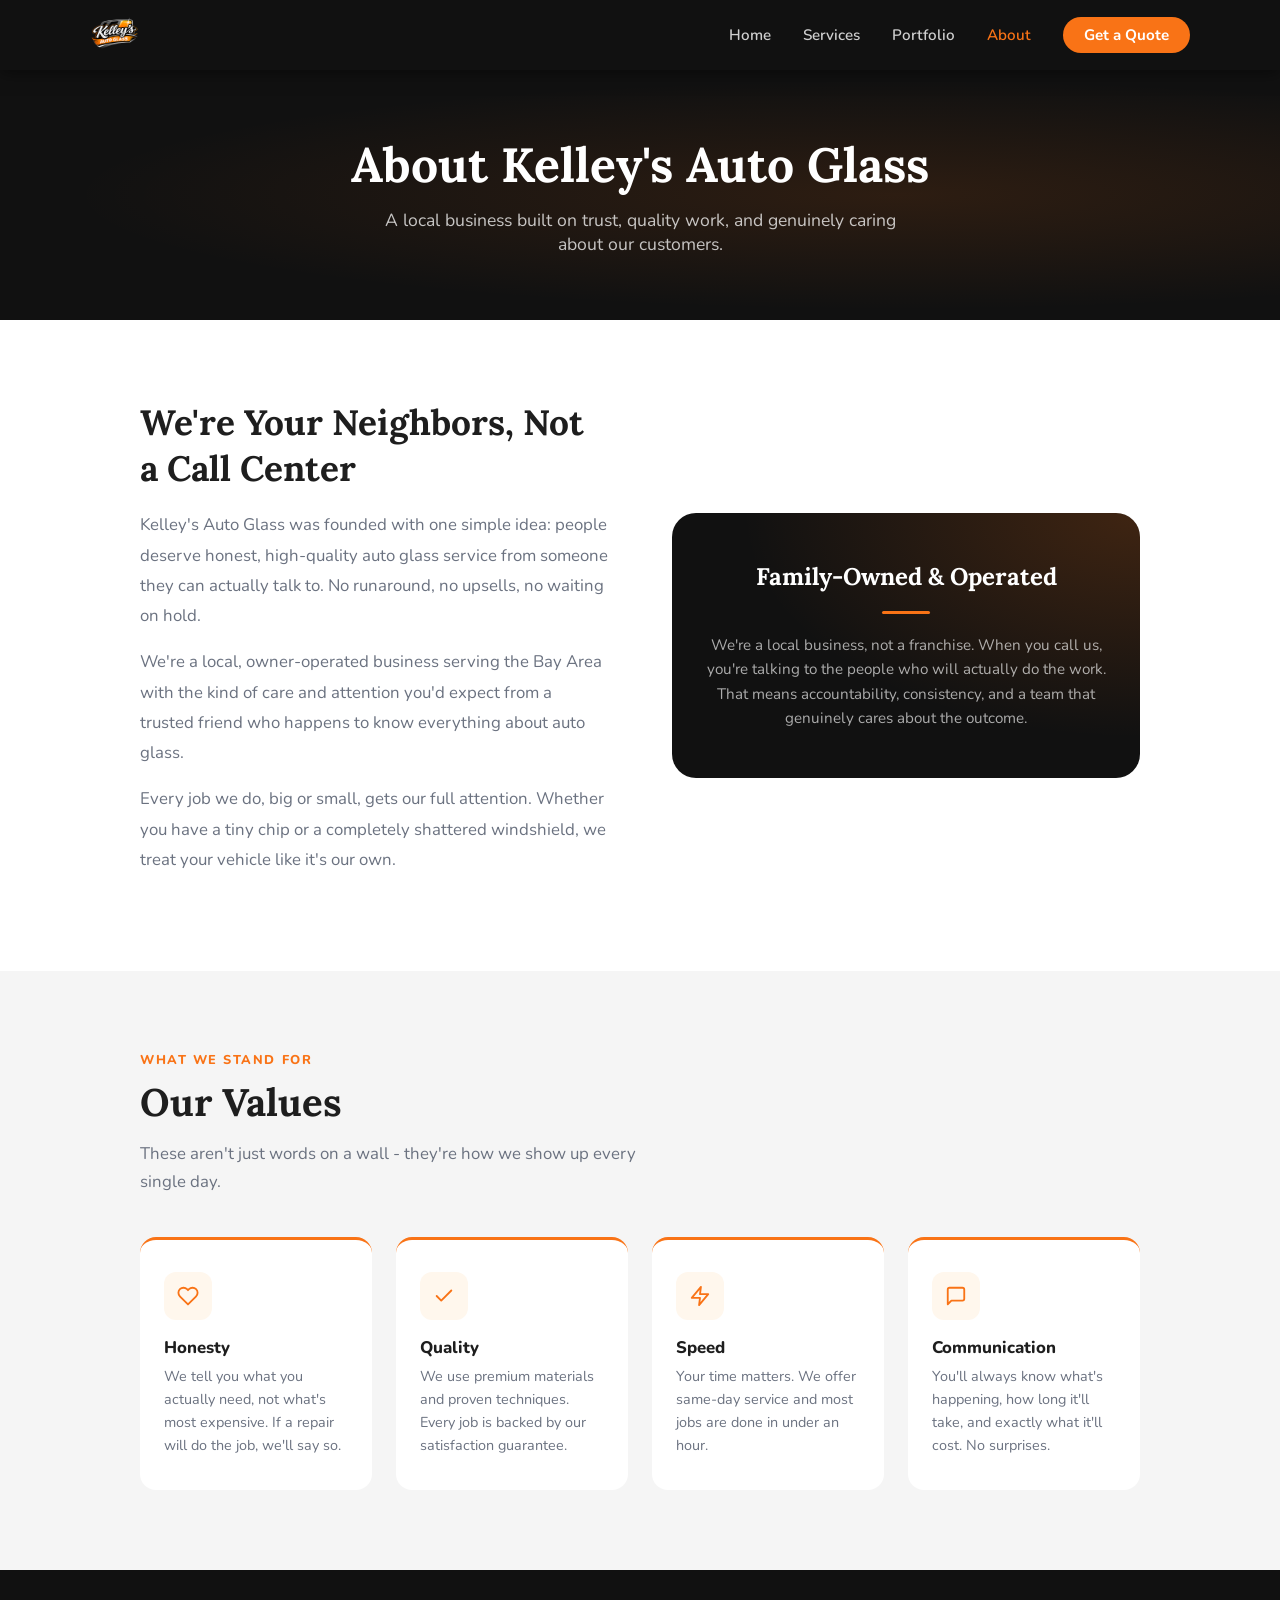
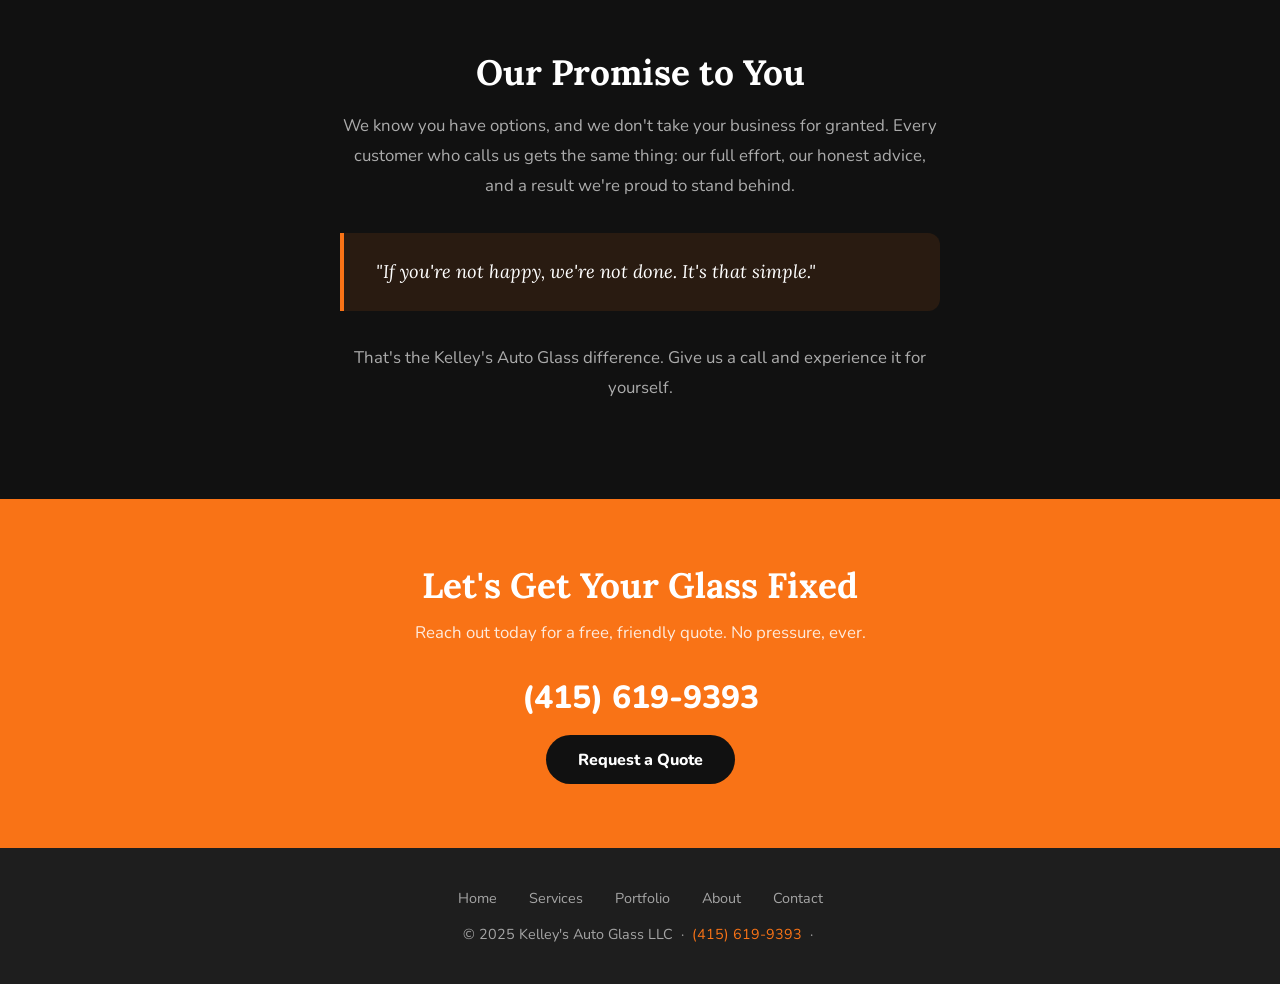
==== commit a1c9ff06: "favicon" ====
--- a/about.html
+++ b/about.html
@@ -3,6 +3,7 @@
 <head>
   <meta charset="UTF-8" />
   <meta name="viewport" content="width=device-width, initial-scale=1.0"/>
+  <link rel="icon" type="image/svg+xml" href="favicon.svg">
   <title>About | Kelley's Auto Glass</title>
   <link rel="preconnect" href="https://fonts.googleapis.com">
   <link href="https://fonts.googleapis.com/css2?family=Nunito:wght@400;600;700;800&family=Lora:ital,wght@0,400;0,600;1,400&display=swap" rel="stylesheet">
@@ -93,7 +94,7 @@
         <h2>We're Your Neighbors, Not a Call Center</h2>
         <p>Kelley's Auto Glass was founded with one simple idea: people deserve honest, high-quality auto glass service from someone they can actually talk to. No runaround, no upsells, no waiting on hold.</p>
         <p>We're a local, owner-operated business serving the Bay Area with the kind of care and attention you'd expect from a trusted friend who happens to know everything about auto glass.</p>
-        <p>Every job we do - big or small - gets our full attention. Whether you have a tiny chip or a completely shattered windshield, we treat your vehicle like it's our own.</p>
+        <p>Every job we do, big or small, gets our full attention. Whether you have a tiny chip or a completely shattered windshield, we treat your vehicle like it's our own.</p>
       </div>
       <div class="about-visual">
         <h3>Family-Owned &amp; Operated</h3>
@@ -113,7 +114,7 @@
       <div class="value-card">
         <div class="value-icon"><svg viewBox="0 0 24 24"><path d="M20.84 4.61a5.5 5.5 0 0 0-7.78 0L12 5.67l-1.06-1.06a5.5 5.5 0 0 0-7.78 7.78l1.06 1.06L12 21.23l7.78-7.78 1.06-1.06a5.5 5.5 0 0 0 0-7.78z"/></svg></div>
         <h3>Honesty</h3>
-        <p>We tell you what you actually need - not what's most expensive. If a repair will do the job, we'll say so.</p>
+        <p>We tell you what you actually need, not what's most expensive. If a repair will do the job, we'll say so.</p>
       </div>
       <div class="value-card">
         <div class="value-icon"><svg viewBox="0 0 24 24"><polyline points="20 6 9 17 4 12"/></svg></div>
@@ -160,8 +161,4 @@
     <a href="about.html">About</a>
     <a href="contact.html">Contact</a>
   </div>
-  <p>© 2025 Kelley's Auto Glass LLC &nbsp;&middot;&nbsp; <a href="tel:4156199393">(415) 619-9393</a> &nbsp;&middot;&nbsp; <a href="mailto:kelleysautoglassllc@gmail.com">kelleysautoglassllc@gmail.com</a></p>
-</footer>
-
-</body>
-</html>
+  <p>© 2025 Kelley's Auto Glass LLC &nbsp;&middot;&nbsp; <a href="tel:4156199393">(415) 619-9393</a> &nbsp;&middot;&nbsp; <a href="/cdn-cgi/l/email-protection#2e454b42424b575d4f5b5a4149424f5d5d42424d6e49434f4742004d4143"><span class="
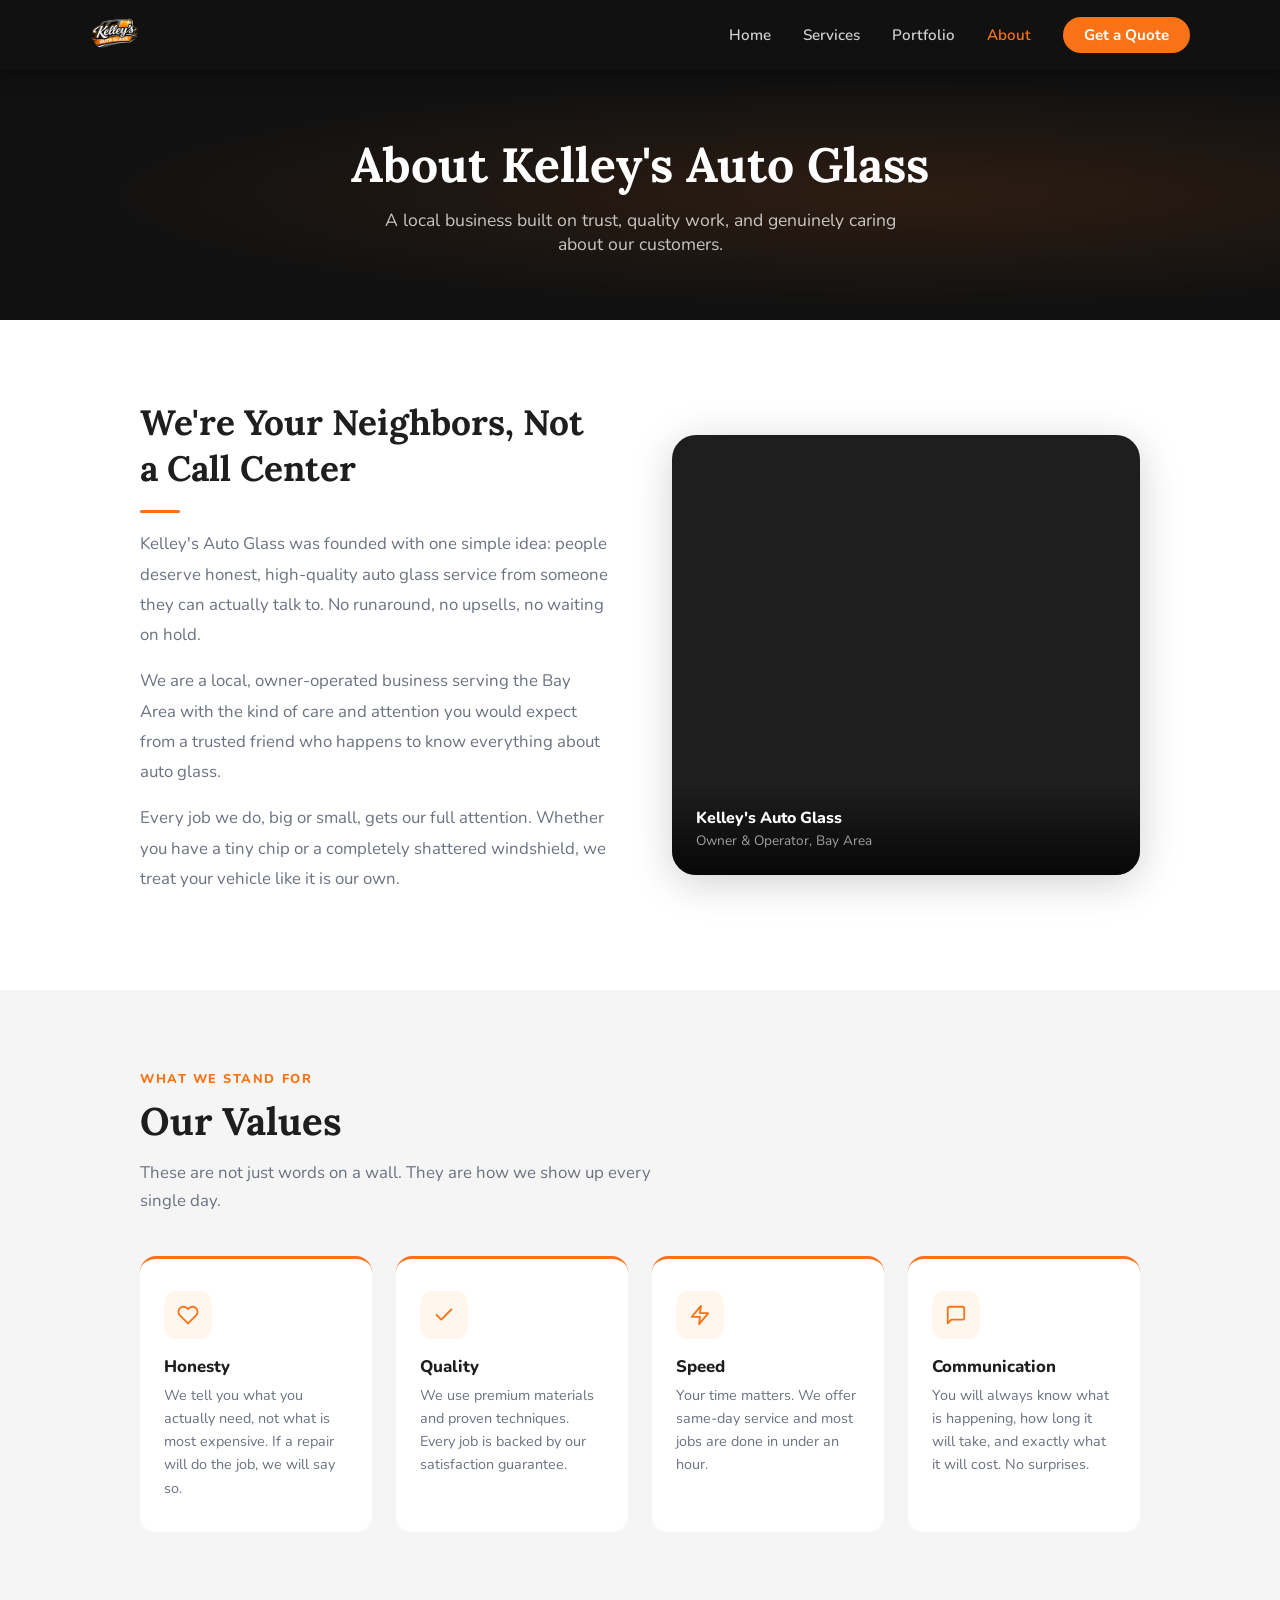
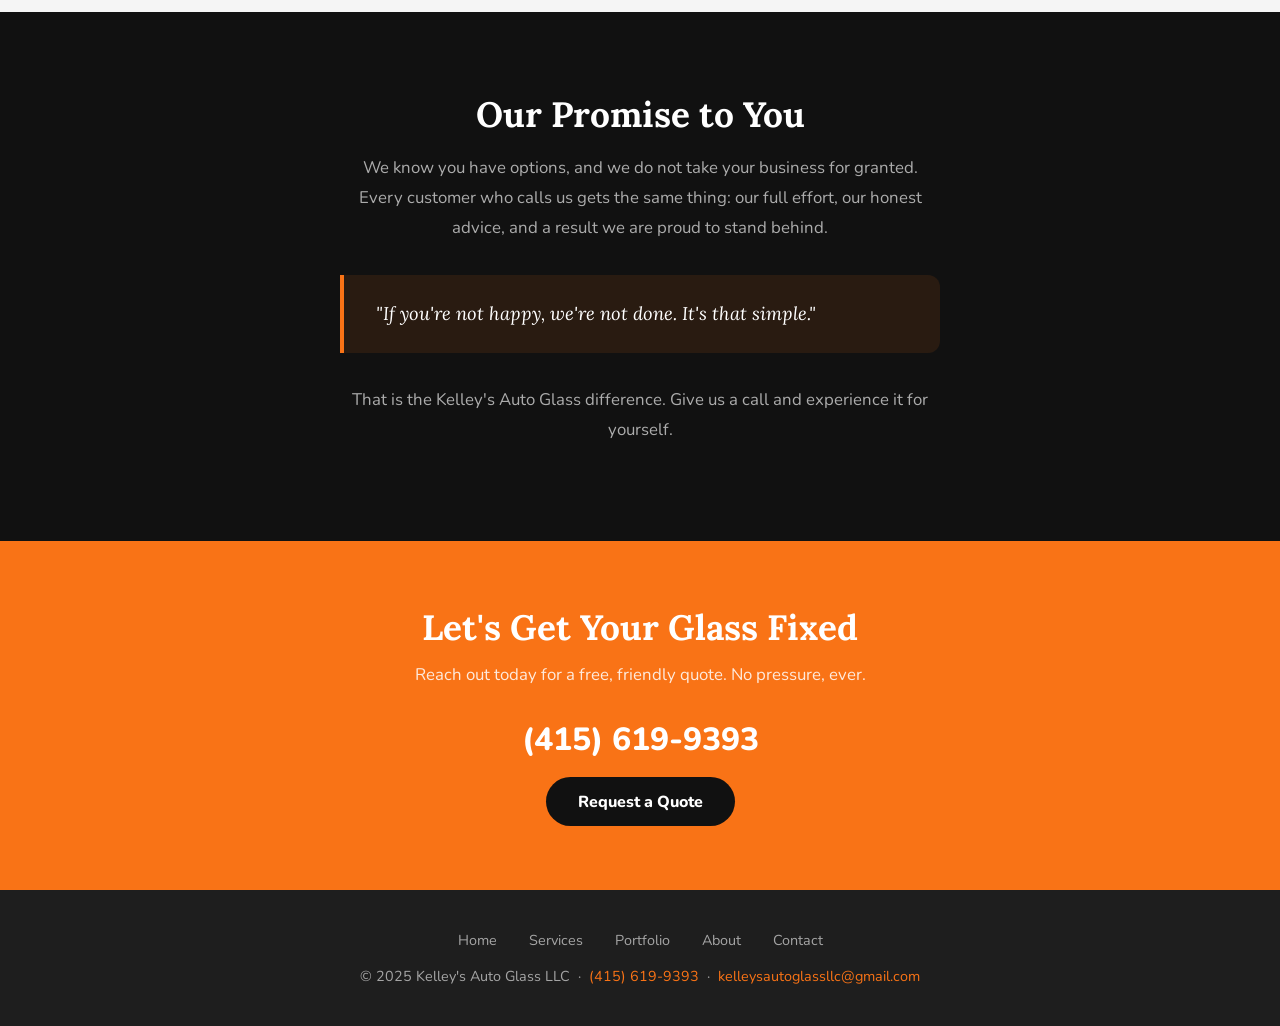
==== commit d9a9280f: "image placeholders" ====
--- a/about.html
+++ b/about.html
@@ -35,11 +35,34 @@
     .about-grid { display:grid; grid-template-columns:1fr 1fr; gap:4rem; align-items:center; }
     .about-text h2 { font-family:'Lora',serif; font-size:2.2rem; color:var(--text); margin-bottom:1.2rem; line-height:1.3; }
     .about-text p { color:var(--muted); line-height:1.8; font-size:1.05rem; margin-bottom:1rem; }
-    .about-visual { background:var(--black); border-radius:24px; padding:3rem 2rem; color:white; text-align:center; position:relative; overflow:hidden; }
-    .about-visual::before { content:''; position:absolute; inset:0; background:radial-gradient(ellipse at top right,rgba(249,115,22,.2) 0%,transparent 60%); }
-    .about-visual h3 { font-family:'Lora',serif; font-size:1.5rem; margin-bottom:.5rem; position:relative; }
-    .about-visual p { color:rgba(255,255,255,.65); font-size:.95rem; line-height:1.6; position:relative; }
-    .about-divider { width:48px; height:3px; background:var(--orange); border-radius:2px; margin:1.2rem auto; position:relative; }
+
+    /* ─────────────────────────────────────────────────────────
+       OWNER PHOTO
+       To update: swap images/owner.jpg for your portrait photo.
+       Best results: warm natural light, near a vehicle or at a
+       job site. Minimum 600x700px, portrait orientation.
+    ───────────────────────────────────────────────────────── */
+    .about-photo {
+      border-radius:24px;
+      overflow:hidden;
+      position:relative;
+      min-height:440px;
+      background-color:var(--charcoal);
+      background-image:url('images/owner.jpg');
+      background-size:cover;
+      background-position:center top;
+      box-shadow:0 8px 40px rgba(0,0,0,.18);
+    }
+    .about-photo-caption {
+      position:absolute;
+      bottom:0; left:0; right:0;
+      background:linear-gradient(to top, rgba(0,0,0,.75) 0%, transparent 100%);
+      padding:1.5rem;
+      color:white;
+    }
+    .about-photo-caption strong { display:block; font-size:1rem; font-weight:800; }
+    .about-photo-caption span { font-size:.85rem; color:rgba(255,255,255,.6); }
+    .orange-bar { width:40px; height:3px; background:var(--orange); border-radius:2px; margin:1rem 0; }
 
     .values-bg { background:var(--gray); }
     .values-grid { display:grid; grid-template-columns:repeat(auto-fit,minmax(220px,1fr)); gap:1.5rem; margin-top:2.5rem; }
@@ -64,7 +87,7 @@
     .footer-links a { color:rgba(255,255,255,.6); text-decoration:none; transition:color .2s; }
     .footer-links a:hover { color:var(--orange); }
     footer a { color:var(--orange); text-decoration:none; }
-    @media (max-width:768px) { .nav-links { display:none; } .about-grid { grid-template-columns:1fr; } .about-visual { order:-1; } }
+    @media (max-width:768px) { .nav-links { display:none; } .about-grid { grid-template-columns:1fr; } .about-photo { min-height:300px; } }
   </style>
 </head>
 <body>
@@ -92,14 +115,18 @@
     <div class="about-grid">
       <div class="about-text">
         <h2>We're Your Neighbors, Not a Call Center</h2>
+        <div class="orange-bar"></div>
         <p>Kelley's Auto Glass was founded with one simple idea: people deserve honest, high-quality auto glass service from someone they can actually talk to. No runaround, no upsells, no waiting on hold.</p>
-        <p>We're a local, owner-operated business serving the Bay Area with the kind of care and attention you'd expect from a trusted friend who happens to know everything about auto glass.</p>
-        <p>Every job we do, big or small, gets our full attention. Whether you have a tiny chip or a completely shattered windshield, we treat your vehicle like it's our own.</p>
+        <p>We are a local, owner-operated business serving the Bay Area with the kind of care and attention you would expect from a trusted friend who happens to know everything about auto glass.</p>
+        <p>Every job we do, big or small, gets our full attention. Whether you have a tiny chip or a completely shattered windshield, we treat your vehicle like it is our own.</p>
       </div>
-      <div class="about-visual">
-        <h3>Family-Owned &amp; Operated</h3>
-        <div class="about-divider"></div>
-        <p>We're a local business, not a franchise. When you call us, you're talking to the people who will actually do the work. That means accountability, consistency, and a team that genuinely cares about the outcome.</p>
+
+      <!-- Owner photo: background image set via CSS above (images/owner.jpg) -->
+      <div class="about-photo">
+        <div class="about-photo-caption">
+          <strong>Kelley's Auto Glass</strong>
+          <span>Owner &amp; Operator, Bay Area</span>
+        </div>
       </div>
     </div>
   </div>
@@ -109,12 +136,12 @@
   <div class="section-inner">
     <div class="section-label">What We Stand For</div>
     <h2 class="section-title">Our Values</h2>
-    <p class="section-sub">These aren't just words on a wall - they're how we show up every single day.</p>
+    <p class="section-sub">These are not just words on a wall. They are how we show up every single day.</p>
     <div class="values-grid">
       <div class="value-card">
         <div class="value-icon"><svg viewBox="0 0 24 24"><path d="M20.84 4.61a5.5 5.5 0 0 0-7.78 0L12 5.67l-1.06-1.06a5.5 5.5 0 0 0-7.78 7.78l1.06 1.06L12 21.23l7.78-7.78 1.06-1.06a5.5 5.5 0 0 0 0-7.78z"/></svg></div>
         <h3>Honesty</h3>
-        <p>We tell you what you actually need, not what's most expensive. If a repair will do the job, we'll say so.</p>
+        <p>We tell you what you actually need, not what is most expensive. If a repair will do the job, we will say so.</p>
       </div>
       <div class="value-card">
         <div class="value-icon"><svg viewBox="0 0 24 24"><polyline points="20 6 9 17 4 12"/></svg></div>
@@ -129,7 +156,7 @@
       <div class="value-card">
         <div class="value-icon"><svg viewBox="0 0 24 24"><path d="M21 15a2 2 0 0 1-2 2H7l-4 4V5a2 2 0 0 1 2-2h14a2 2 0 0 1 2 2z"/></svg></div>
         <h3>Communication</h3>
-        <p>You'll always know what's happening, how long it'll take, and exactly what it'll cost. No surprises.</p>
+        <p>You will always know what is happening, how long it will take, and exactly what it will cost. No surprises.</p>
       </div>
     </div>
   </div>
@@ -138,11 +165,11 @@
 <section class="promise-section">
   <div class="section-inner">
     <h2>Our Promise to You</h2>
-    <p>We know you have options, and we don't take your business for granted. Every customer who calls us gets the same thing: our full effort, our honest advice, and a result we're proud to stand behind.</p>
+    <p>We know you have options, and we do not take your business for granted. Every customer who calls us gets the same thing: our full effort, our honest advice, and a result we are proud to stand behind.</p>
     <div class="promise-quote">
       <p>"If you're not happy, we're not done. It's that simple."</p>
     </div>
-    <p>That's the Kelley's Auto Glass difference. Give us a call and experience it for yourself.</p>
+    <p>That is the Kelley's Auto Glass difference. Give us a call and experience it for yourself.</p>
   </div>
 </section>
 
@@ -161,4 +188,8 @@
     <a href="about.html">About</a>
     <a href="contact.html">Contact</a>
   </div>
-  <p>© 2025 Kelley's Auto Glass LLC &nbsp;&middot;&nbsp; <a href="tel:4156199393">(415) 619-9393</a> &nbsp;&middot;&nbsp; <a href="/cdn-cgi/l/email-protection#2e454b42424b575d4f5b5a4149424f5d5d42424d6e49434f4742004d4143"><span class="+  <p>© 2025 Kelley's Auto Glass LLC &nbsp;&middot;&nbsp; <a href="tel:4156199393">(415) 619-9393</a> &nbsp;&middot;&nbsp; <a href="mailto:kelleysautoglassllc@gmail.com">kelleysautoglassllc@gmail.com</a></p>
+</footer>
+
+</body>
+</html>
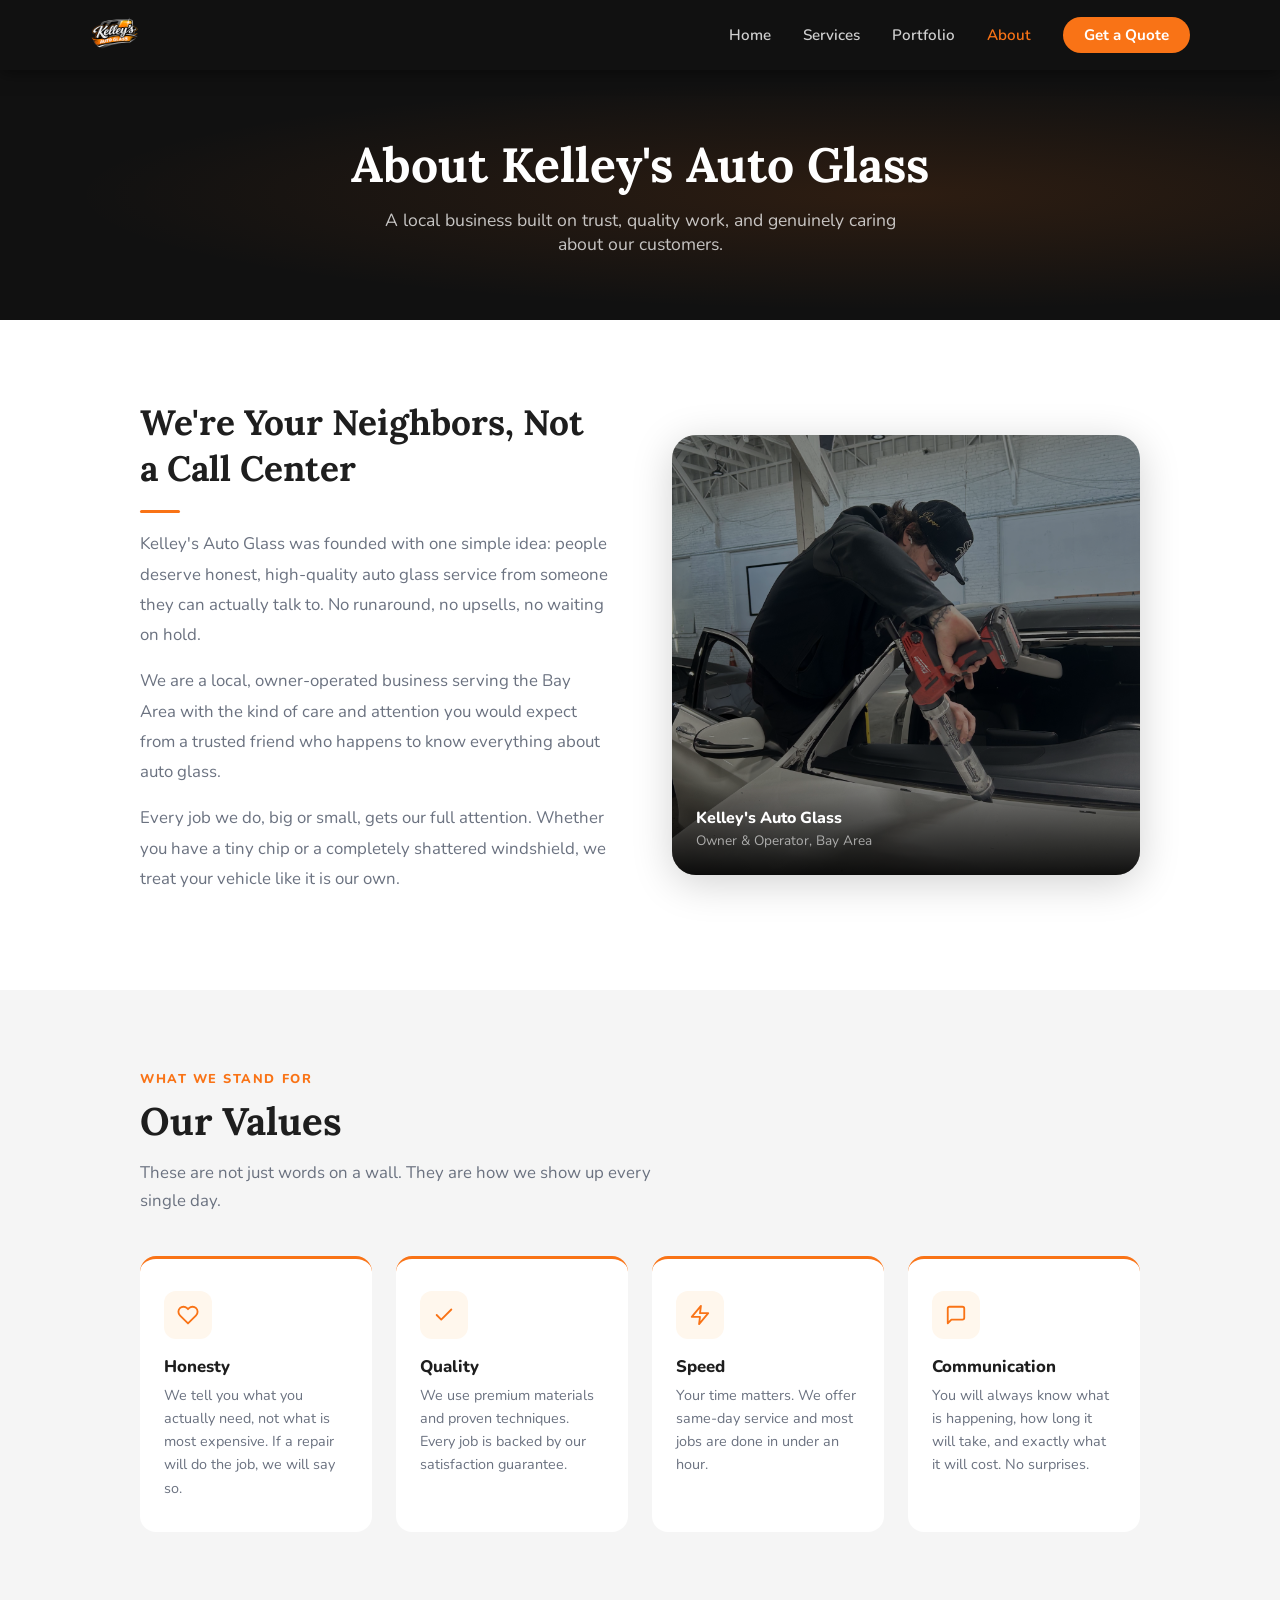
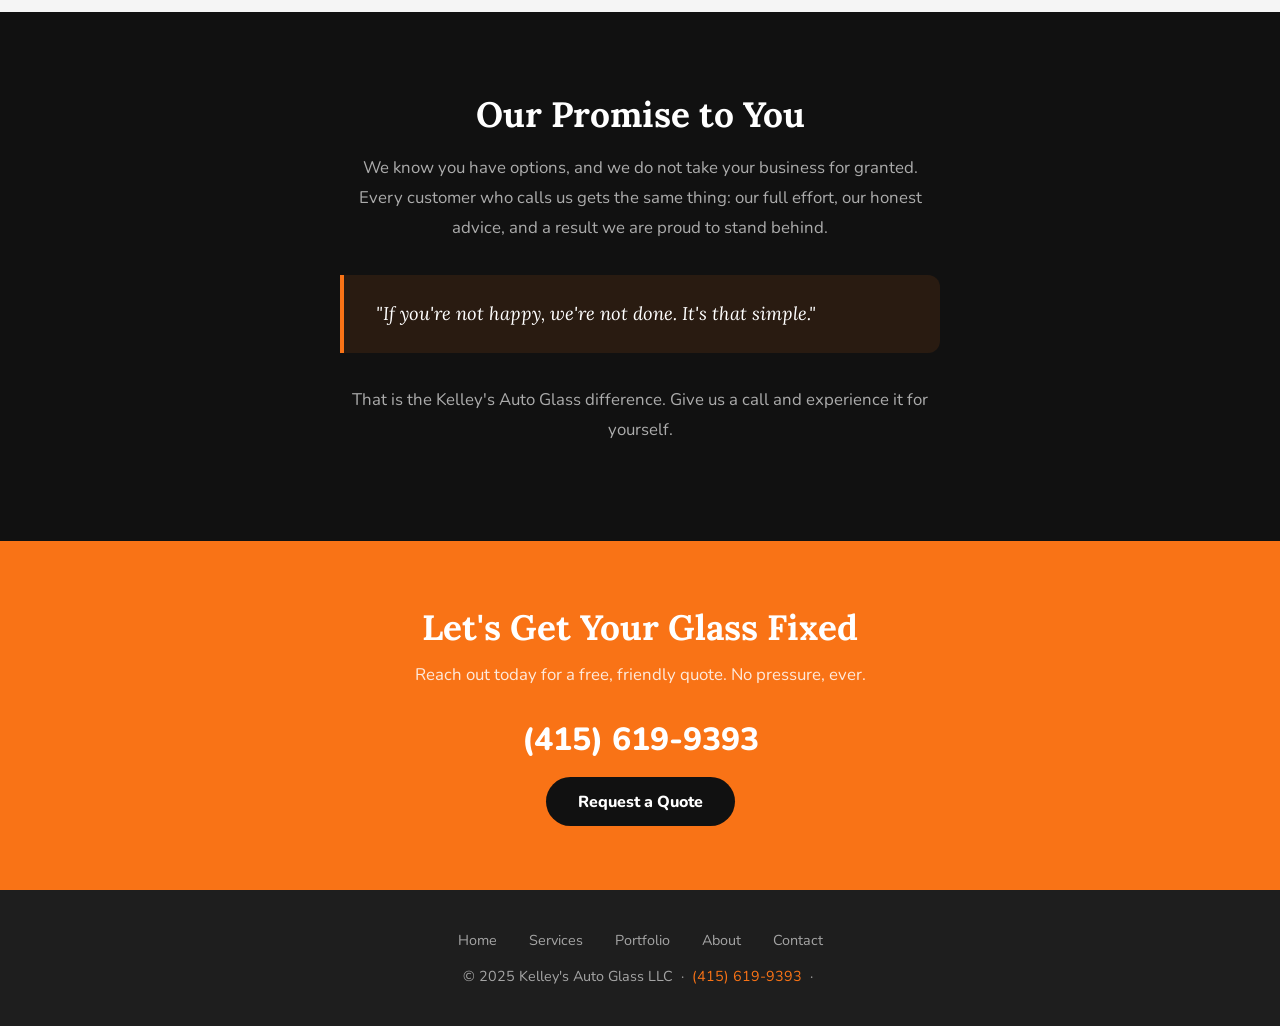
==== commit 8e09323e: "images and css" ====
--- a/about.html
+++ b/about.html
@@ -50,15 +50,23 @@
       background-color:var(--charcoal);
       background-image:url('images/owner.jpg');
       background-size:cover;
-      background-position:center top;
+      background-position:center center;
       box-shadow:0 8px 40px rgba(0,0,0,.18);
+    }
+    .about-photo::before {
+      content:'';
+      position:absolute;
+      inset:0;
+      background:rgba(0,0,0,0.45);
+      z-index:0;
     }
     .about-photo-caption {
       position:absolute;
       bottom:0; left:0; right:0;
-      background:linear-gradient(to top, rgba(0,0,0,.75) 0%, transparent 100%);
+      background:linear-gradient(to top, rgba(0,0,0,.88) 0%, rgba(0,0,0,.3) 70%, transparent 100%);
       padding:1.5rem;
       color:white;
+      z-index:1;
     }
     .about-photo-caption strong { display:block; font-size:1rem; font-weight:800; }
     .about-photo-caption span { font-size:.85rem; color:rgba(255,255,255,.6); }
@@ -188,8 +196,4 @@
     <a href="about.html">About</a>
     <a href="contact.html">Contact</a>
   </div>
-  <p>© 2025 Kelley's Auto Glass LLC &nbsp;&middot;&nbsp; <a href="tel:4156199393">(415) 619-9393</a> &nbsp;&middot;&nbsp; <a href="mailto:kelleysautoglassllc@gmail.com">kelleysautoglassllc@gmail.com</a></p>
-</footer>
-
-</body>
-</html>
+  <p>© 2025 Kelley's Auto Glass LLC &nbsp;&middot;&nbsp; <a href="tel:4156199393">(415) 619-9393</a> &nbsp;&middot;&nbsp; <a href="/cdn-cgi/l/email-protection#adc6c8c1c1c8d4deccd8d9c2cac1ccdedec1c1ceedcac0ccc4c183cec2c0"><span class="
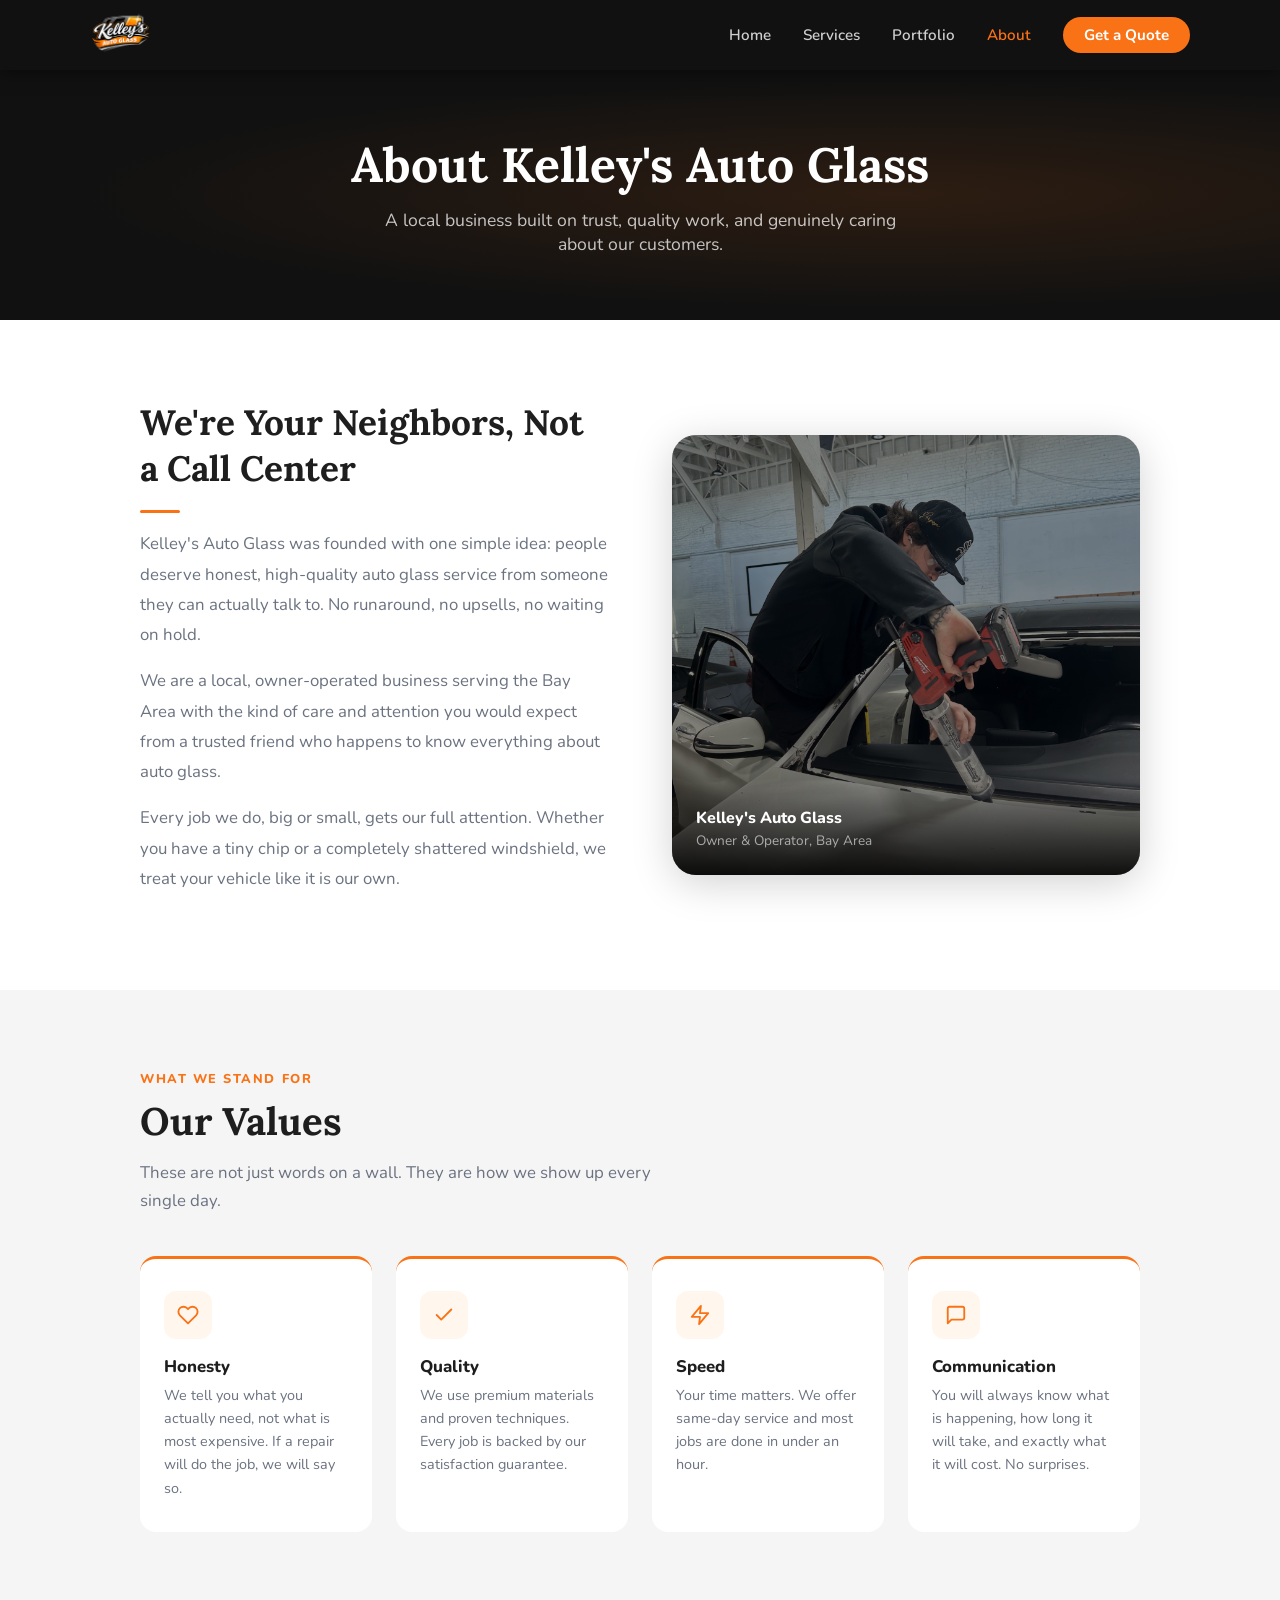
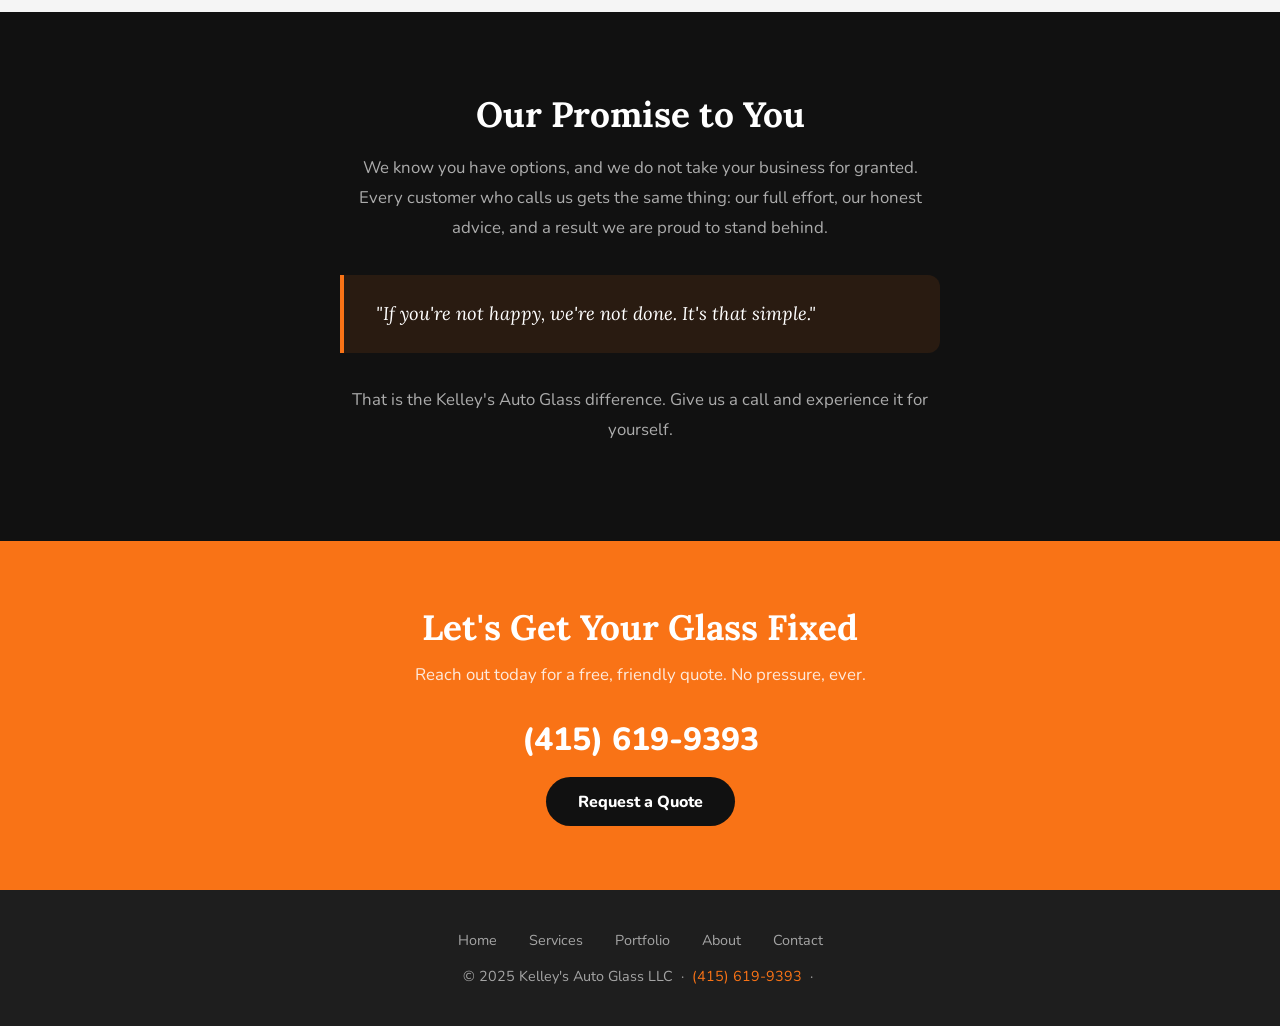
==== commit fee6eb7c: "project update" ====
--- a/about.html
+++ b/about.html
@@ -13,12 +13,15 @@
     body { font-family:'Nunito',sans-serif; color:var(--text); background:var(--white); }
     nav { background:var(--black); position:sticky; top:0; z-index:100; padding:0 2rem; box-shadow:0 2px 16px rgba(0,0,0,.5); }
     .nav-inner { max-width:1100px; margin:0 auto; display:flex; align-items:center; justify-content:space-between; height:70px; }
-    .nav-logo { height:50px; width:auto; display:block; }
+    .nav-logo { height:62px; width:auto; display:block; }
     .nav-links { display:flex; gap:2rem; list-style:none; }
     .nav-links a { text-decoration:none; color:rgba(255,255,255,.8); font-weight:600; font-size:.95rem; transition:color .2s; }
     .nav-links a:hover,.nav-links a.active { color:var(--orange); }
     .nav-cta { background:var(--orange)!important; color:var(--white)!important; padding:.5rem 1.3rem; border-radius:50px; font-weight:700!important; }
     .nav-cta:hover { background:var(--orange-dark)!important; }
+
+    .nav-toggle { display:none; background:none; border:0; cursor:pointer; padding:.4rem; margin-left:1rem; }
+    .nav-toggle-bar { display:block; width:24px; height:2px; background:var(--white); margin:5px 0; border-radius:2px; transition:transform .2s, opacity .2s; }
     .page-hero { background:var(--black); color:white; padding:4rem 2rem; text-align:center; position:relative; overflow:hidden; }
     .page-hero::before { content:''; position:absolute; inset:0; background:radial-gradient(ellipse at 70% 50%,rgba(249,115,22,.12) 0%,transparent 65%); pointer-events:none; }
     .page-hero h1 { font-family:'Lora',serif; font-size:clamp(2rem,4vw,3rem); margin-bottom:.8rem; position:relative; }
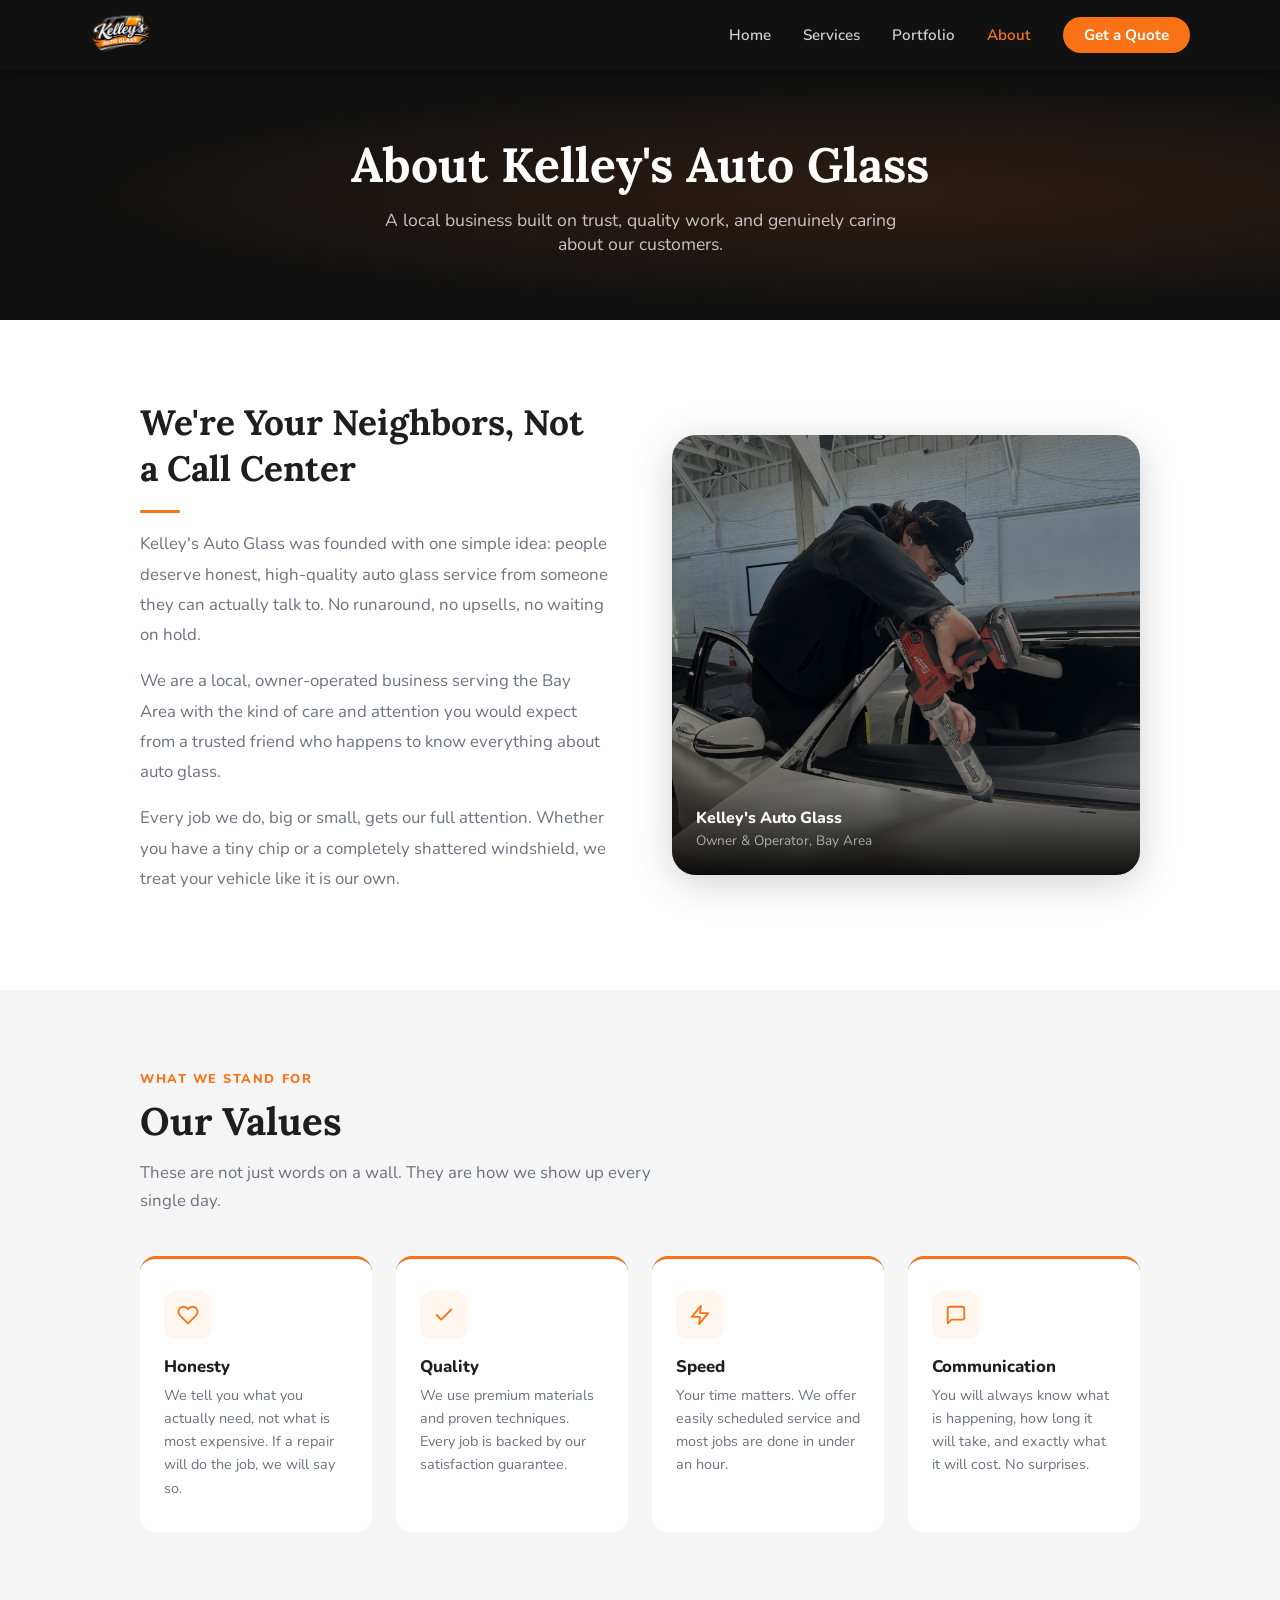
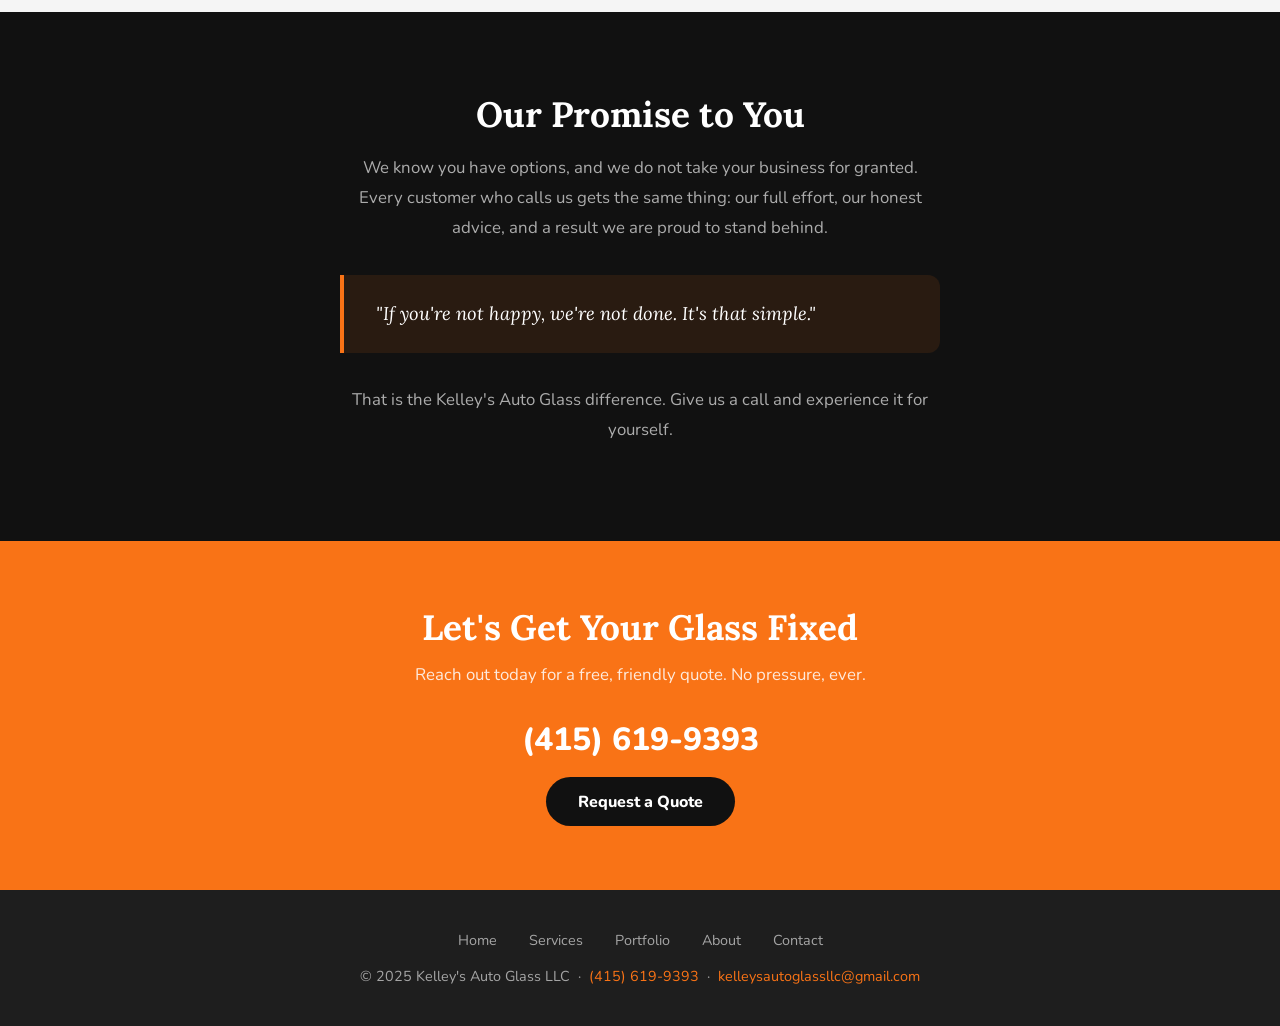
==== commit fee93901: "Component Refactoring & Navbar Fix" ====
--- a/about.html
+++ b/about.html
@@ -100,21 +100,13 @@
     footer a { color:var(--orange); text-decoration:none; }
     @media (max-width:768px) { .nav-links { display:none; } .about-grid { grid-template-columns:1fr; } .about-photo { min-height:300px; } }
   </style>
+  <link rel="stylesheet" href="assets/shared.css">
 </head>
-<body>
+<body data-page="about.html">
 
-<nav>
-  <div class="nav-inner">
-    <a href="index.html"><img src="logo.png" alt="Kelley's Auto Glass" class="nav-logo"></a>
-    <ul class="nav-links">
-      <li><a href="index.html">Home</a></li>
-      <li><a href="services.html">Services</a></li>
-      <li><a href="portfolio.html">Portfolio</a></li>
-      <li><a href="about.html" class="active">About</a></li>
-      <li><a href="contact.html" class="nav-cta">Get a Quote</a></li>
-    </ul>
-  </div>
-</nav>
+<div id="site-header"></div>
+
+
 
 <div class="page-hero">
   <h1>About Kelley's Auto Glass</h1>
@@ -162,7 +154,7 @@
       <div class="value-card">
         <div class="value-icon"><svg viewBox="0 0 24 24"><path d="M13 2L3 14h9l-1 8 10-12h-9l1-8z"/></svg></div>
         <h3>Speed</h3>
-        <p>Your time matters. We offer same-day service and most jobs are done in under an hour.</p>
+        <p>Your time matters. We offer easily scheduled service and most jobs are done in under an hour.</p>
       </div>
       <div class="value-card">
         <div class="value-icon"><svg viewBox="0 0 24 24"><path d="M21 15a2 2 0 0 1-2 2H7l-4 4V5a2 2 0 0 1 2-2h14a2 2 0 0 1 2 2z"/></svg></div>
@@ -191,12 +183,9 @@
   <a href="contact.html" class="btn-dark">Request a Quote</a>
 </div>
 
-<footer>
-  <div class="footer-links">
-    <a href="index.html">Home</a>
-    <a href="services.html">Services</a>
-    <a href="portfolio.html">Portfolio</a>
-    <a href="about.html">About</a>
-    <a href="contact.html">Contact</a>
-  </div>
-  <p>© 2025 Kelley's Auto Glass LLC &nbsp;&middot;&nbsp; <a href="tel:4156199393">(415) 619-9393</a> &nbsp;&middot;&nbsp; <a href="/cdn-cgi/l/email-protection#adc6c8c1c1c8d4deccd8d9c2cac1ccdedec1c1ceedcac0ccc4c183cec2c0"><span class="+<div id="site-footer"></div>
+
+<script src="assets/layout.js" defer></script>
+
+</body>
+</html>
--- a/assets/shared.css
+++ b/assets/shared.css
@@ -0,0 +1,50 @@
+/* Shared layout enhancements: reusable header/footer + mobile nav */
+.nav-inner { position: relative; }
+.nav-toggle {
+  display: none;
+  background: none;
+  border: 0;
+  cursor: pointer;
+  padding: .4rem;
+  margin-left: 1rem;
+}
+.nav-toggle-bar {
+  display: block;
+  width: 24px;
+  height: 2px;
+  background: var(--white);
+  margin: 5px 0;
+  border-radius: 2px;
+  transition: transform .2s, opacity .2s;
+}
+
+@media (max-width:768px) {
+  .nav-toggle { display: block; }
+  .nav-links {
+    display: none;
+    position: absolute;
+    top: calc(100% + 0px);
+    left: 0;
+    right: 0;
+    flex-direction: column;
+    gap: 0;
+    background: var(--black);
+    box-shadow: 0 14px 30px rgba(0,0,0,.3);
+    border-top: 1px solid rgba(255,255,255,.08);
+    z-index: 150;
+  }
+  .nav-links.open { display: flex !important; }
+  .nav-links li { width: 100%; }
+  .nav-links a {
+    display: block;
+    width: 100%;
+    padding: 1rem 2rem;
+    border-top: 1px solid rgba(255,255,255,.06);
+  }
+  .nav-links .nav-cta {
+    margin: 1rem 2rem 1.25rem;
+    display: inline-block;
+    width: auto;
+    text-align: center;
+  }
+}
